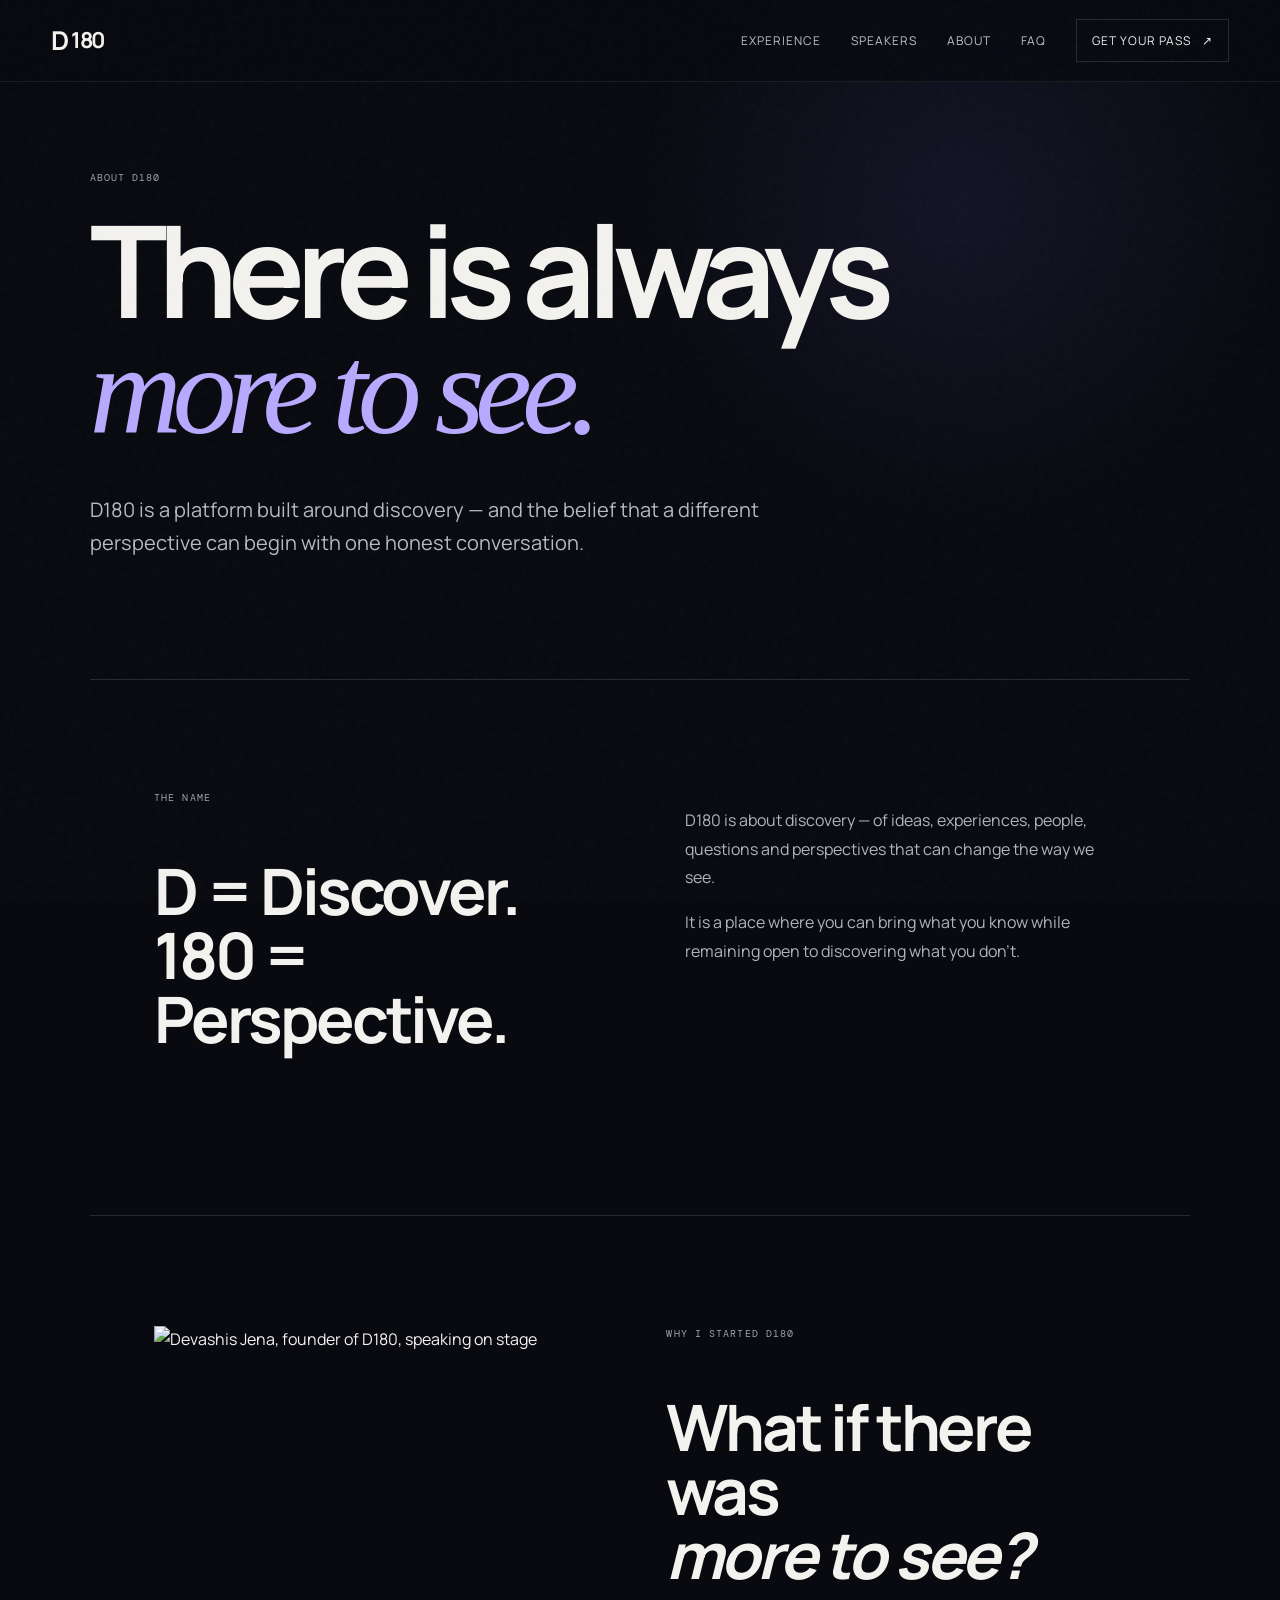
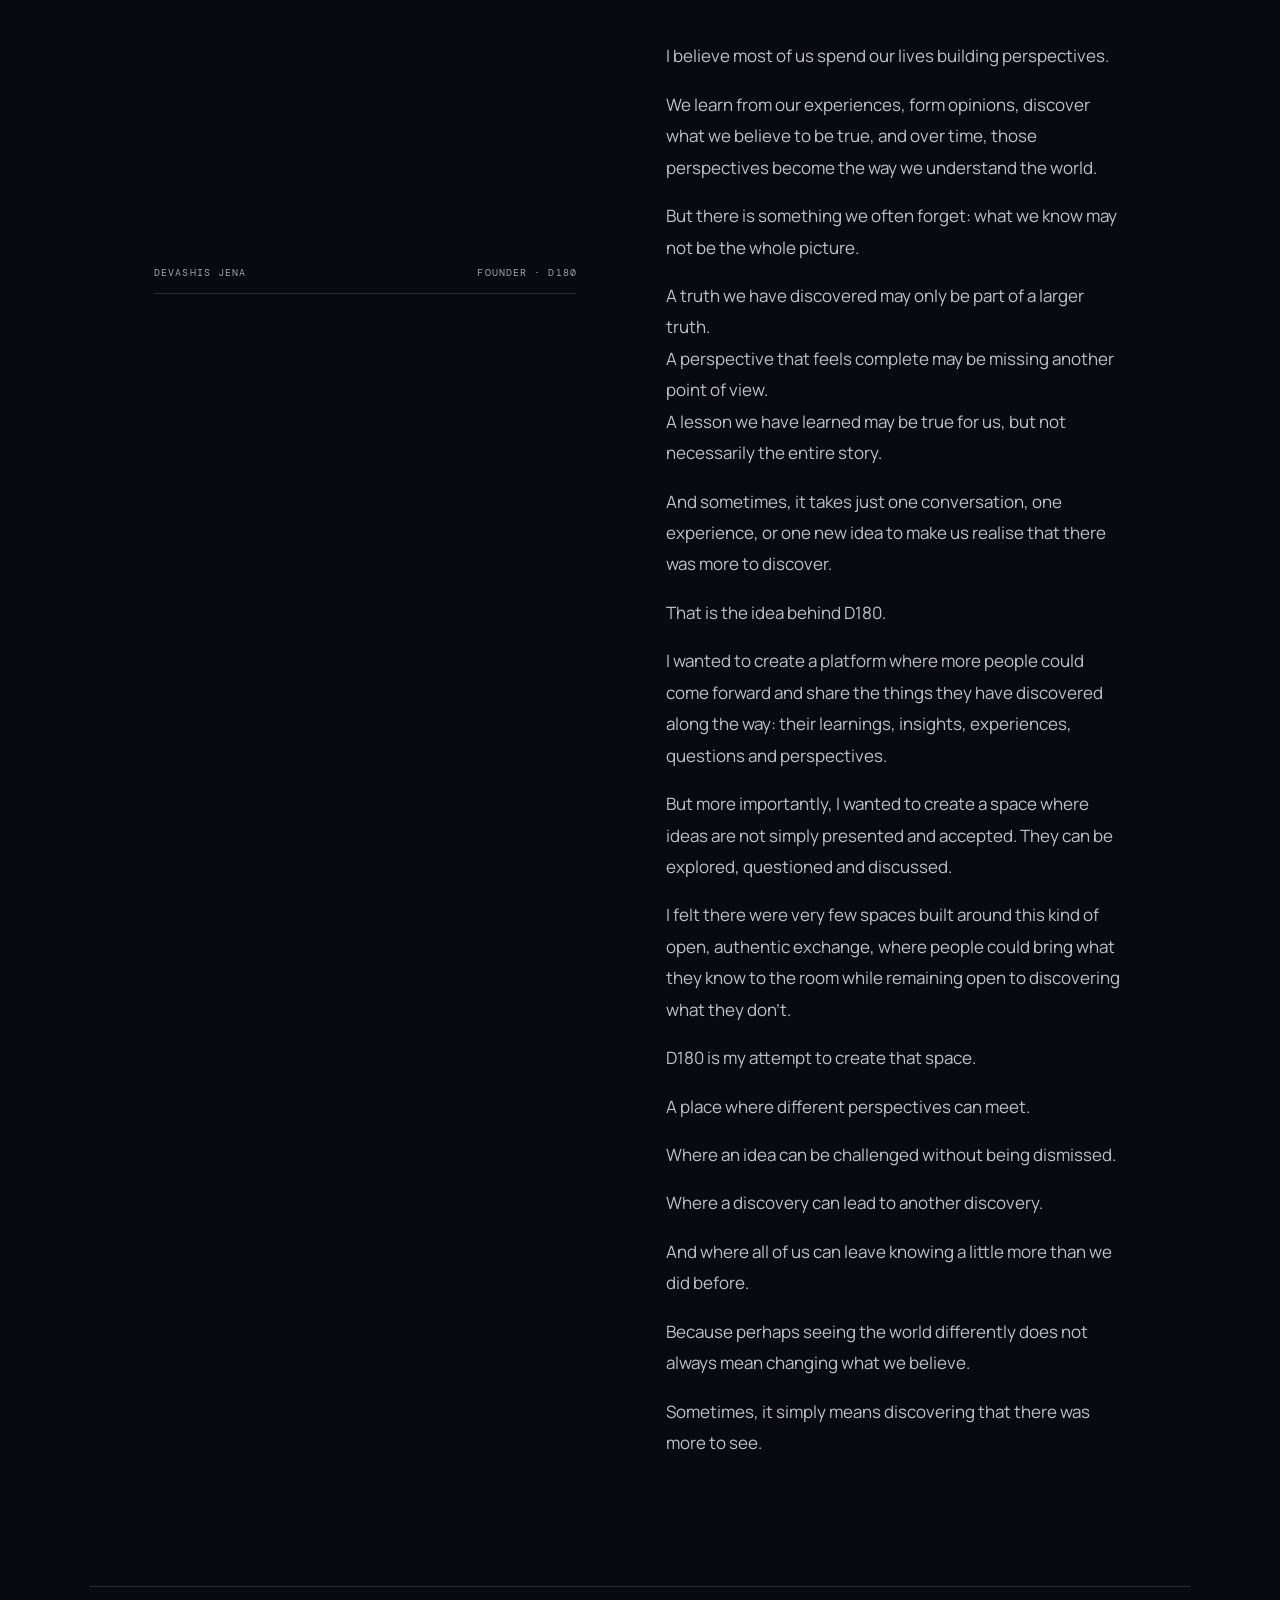
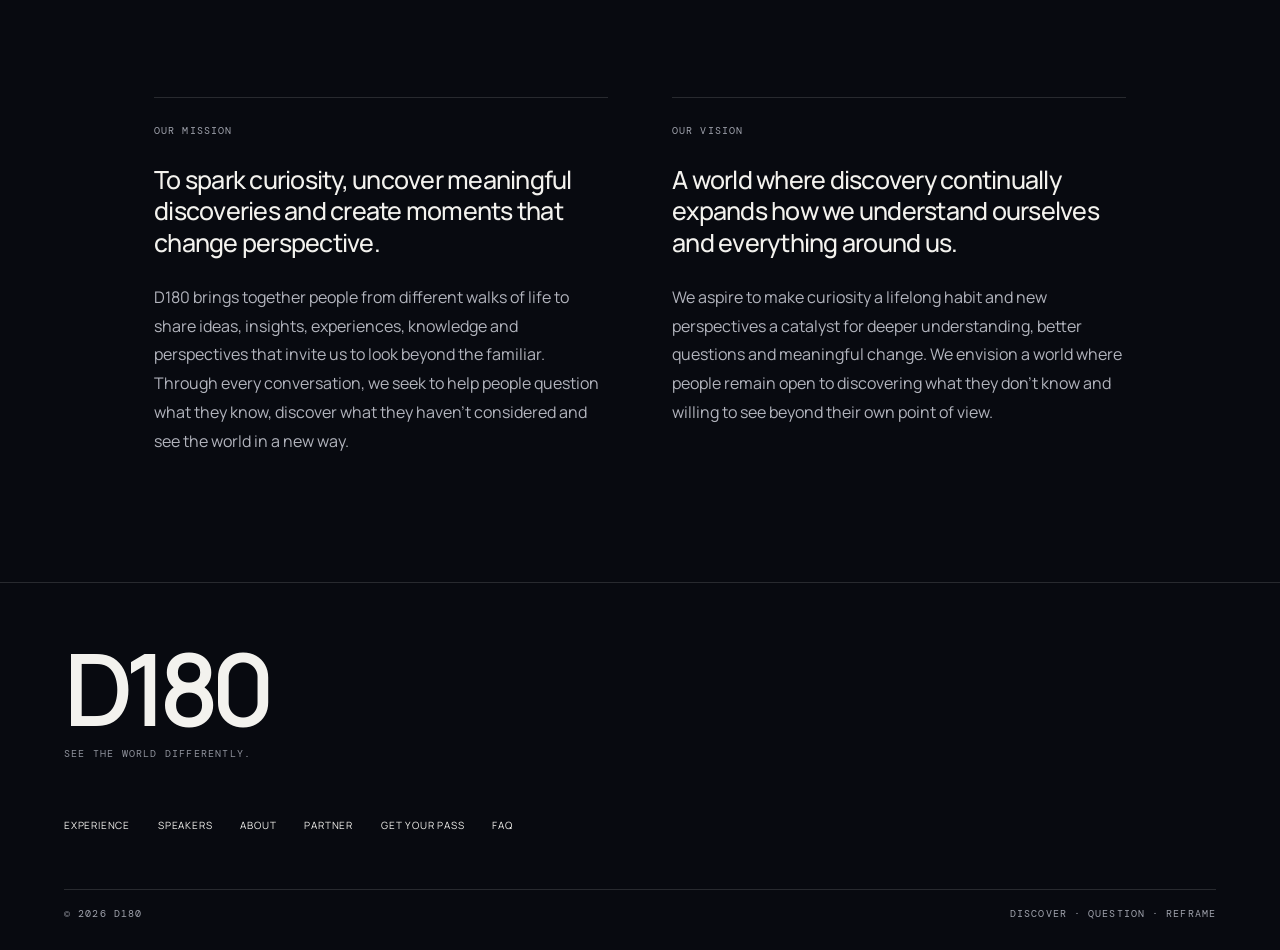
==== about.html @ ac25ff89 "Add files via upload" ====
<!DOCTYPE html><html lang="en"><head><meta charset="UTF-8"><meta name="viewport" content="width=device-width, initial-scale=1.0"><meta name="description" content="Why D180 exists, its mission and vision, and the founder story."><meta name="theme-color" content="#080a10"><title>About D180</title><link rel="preload" as="image" href="assets/founder.jpg"><link rel="icon" type="image/svg+xml" href="assets/favicon.svg"><link rel="icon" type="image/png" sizes="32x32" href="assets/favicon-32.png"><link rel="apple-touch-icon" href="assets/apple-touch-icon.png"><link rel="stylesheet" href="styles.css"></head><body><div class="noise"></div><header class="site-header"><a class="brand" href="index.html" aria-label="D180 home"><span class="brand-mark">D</span><span>180</span></a><button class="menu-toggle" aria-label="Open menu" aria-expanded="false"><span></span><span></span></button><nav class="nav"><a href="experience.html">Experience</a><a href="speakers.html">Speakers</a><a href="about.html">About</a><a href="index.html#faq">FAQ</a><a class="nav-cta" href="pass.html">Get your pass <span>↗</span></a></nav></header><main><section class="page-hero"><div class="eyebrow">ABOUT D180</div><h1>There is always<br><em>more to see.</em></h1><p class="page-intro">D180 is a platform built around discovery — and the belief that a different perspective can begin with one honest conversation.</p></section><section class="content-section"><div class="two-col"><div><div class="eyebrow">THE NAME</div><h2>D = Discover.<br>180 = Perspective.</h2></div><div><p>D180 is about discovery — of ideas, experiences, people, questions and perspectives that can change the way we see.</p><p>It is a place where you can bring what you know while remaining open to discovering what you don't.</p></div></div></section><section class="content-section"><div class="founder-layout"><div class="founder-photo-wrap"><img src="assets/founder.jpg" alt="Devashis Jena, founder of D180, speaking on stage" class="founder-photo"><div class="photo-caption"><span>DEVASHIS JENA</span><span>FOUNDER · D180</span></div></div><div class="full-story"><div class="eyebrow">WHY I STARTED D180</div><h2>What if there was<br><em>more to see?</em></h2><p>I believe most of us spend our lives building perspectives.</p><p>We learn from our experiences, form opinions, discover what we believe to be true, and over time, those perspectives become the way we understand the world.</p><p>But there is something we often forget: what we know may not be the whole picture.</p><p>A truth we have discovered may only be part of a larger truth.<br>A perspective that feels complete may be missing another point of view.<br>A lesson we have learned may be true for us, but not necessarily the entire story.</p><p>And sometimes, it takes just one conversation, one experience, or one new idea to make us realise that there was more to discover.</p><p>That is the idea behind D180.</p><p>I wanted to create a platform where more people could come forward and share the things they have discovered along the way: their learnings, insights, experiences, questions and perspectives.</p><p>But more importantly, I wanted to create a space where ideas are not simply presented and accepted. They can be explored, questioned and discussed.</p><p>I felt there were very few spaces built around this kind of open, authentic exchange, where people could bring what they know to the room while remaining open to discovering what they don’t.</p><p>D180 is my attempt to create that space.</p><p>A place where different perspectives can meet.</p><p>Where an idea can be challenged without being dismissed.</p><p>Where a discovery can lead to another discovery.</p><p>And where all of us can leave knowing a little more than we did before.</p><p>Because perhaps seeing the world differently does not always mean changing what we believe.</p><p>Sometimes, it simply means discovering that there was more to see.</p></div></div></section><section class="content-section"><div class="mission-grid"><article><div class="eyebrow">OUR MISSION</div><h3>To spark curiosity, uncover meaningful discoveries and create moments that change perspective.</h3><p>D180 brings together people from different walks of life to share ideas, insights, experiences, knowledge and perspectives that invite us to look beyond the familiar. Through every conversation, we seek to help people question what they know, discover what they haven't considered and see the world in a new way.</p></article><article><div class="eyebrow">OUR VISION</div><h3>A world where discovery continually expands how we understand ourselves and everything around us.</h3><p>We aspire to make curiosity a lifelong habit and new perspectives a catalyst for deeper understanding, better questions and meaningful change. We envision a world where people remain open to discovering what they don't know and willing to see beyond their own point of view.</p></article></div></section></main><footer class="site-footer"><div class="footer-brand">D180</div><div class="footer-tagline">SEE THE WORLD DIFFERENTLY.</div><div class="footer-links"><a href="experience.html">Experience</a><a href="speakers.html">Speakers</a><a href="about.html">About</a><a href="partner.html">Partner</a><a href="pass.html">Get your pass</a><a href="index.html#faq">FAQ</a></div><div class="footer-bottom"><span>© 2026 D180</span><span>DISCOVER · QUESTION · REFRAME</span></div></footer><script src="script.js"></script></body></html>
---- styles.css ----
@import url('https://fonts.googleapis.com/css2?family=DM+Mono:wght@400;500&family=Manrope:wght@400;500;600;700&display=swap');

:root{
  --bg:#080a10; --bg2:#0d1018; --text:#f3f2ee; --muted:#a6a8b0;
  --line:rgba(255,255,255,.13); --accent:#b8a9ff; --max:1280px;
}
*{box-sizing:border-box}
html{scroll-behavior:smooth}
body{margin:0;background:var(--bg);color:var(--text);font-family:Manrope,Arial,sans-serif;line-height:1.65}
body.menu-open{overflow:hidden}
a{color:inherit;text-decoration:none}
button{font:inherit}
.noise{position:fixed;inset:0;pointer-events:none;opacity:.035;z-index:100;background-image:url("data:image/svg+xml,%3Csvg viewBox='0 0 180 180' xmlns='http://www.w3.org/2000/svg'%3E%3Cfilter id='n'%3E%3CfeTurbulence type='fractalNoise' baseFrequency='.85' numOctaves='4' stitchTiles='stitch'/%3E%3C/filter%3E%3Crect width='100%25' height='100%25' filter='url(%23n)' opacity='.7'/%3E%3C/svg%3E")}
.site-header{position:fixed;top:0;left:0;right:0;height:82px;z-index:90;display:flex;align-items:center;justify-content:space-between;padding:0 4vw;border-bottom:1px solid rgba(255,255,255,.07);background:rgba(8,10,16,.74);backdrop-filter:blur(16px)}
.brand{font-size:22px;font-weight:700;letter-spacing:-.06em;display:flex;align-items:center;gap:3px}.brand-mark{font-size:26px}
.nav{display:flex;align-items:center;gap:30px;font-size:12px;text-transform:uppercase;letter-spacing:.08em}.nav a{opacity:.8}.nav a:hover{opacity:1}.nav-cta{border:1px solid var(--line);padding:11px 15px;opacity:1!important}.nav-cta span,.button span,.arrow-link span,.text-link span{margin-left:8px}
.menu-toggle{display:none;background:none;border:0;color:white}
.hero{min-height:100vh;padding:150px 7vw 50px;display:flex;flex-direction:column;justify-content:center;position:relative;overflow:hidden;background:radial-gradient(circle at 75% 35%,rgba(92,75,166,.16),transparent 33%),radial-gradient(circle at 10% 75%,rgba(38,89,145,.09),transparent 28%)}
.hero:after{content:"";position:absolute;width:52vw;height:52vw;border:1px solid rgba(184,169,255,.1);border-radius:50%;right:-20vw;top:17vh;pointer-events:none}
.eyebrow,.section-label,.photo-caption,.hero-bottom,.footer-bottom{font-family:"DM Mono",monospace;text-transform:uppercase;letter-spacing:.11em;font-size:10px;color:#9fa2ac}
.hero h1{font-size:clamp(70px,10.7vw,165px);line-height:.9;letter-spacing:-.075em;max-width:1050px;margin:30px 0 35px;font-weight:600}.hero h1 em,.final-cta h2 em{font-family:Georgia,serif;font-weight:400;color:var(--accent)}
.hero-copy{max-width:570px;font-size:18px;color:#c2c3c8}.hero-actions{display:flex;align-items:center;gap:28px;margin-top:30px}.button{display:inline-flex;align-items:center;justify-content:center;padding:15px 20px;border:1px solid var(--line);font-size:11px;text-transform:uppercase;letter-spacing:.09em;transition:.25s}.button:hover{transform:translateY(-2px)}.button-light{background:var(--text);color:var(--bg);border-color:var(--text)}.button-outline:hover{background:var(--text);color:var(--bg)}.text-link,.arrow-link{font-size:12px;text-transform:uppercase;letter-spacing:.08em}.text-link:hover,.arrow-link:hover{color:var(--accent)}
.hero-bottom{position:absolute;bottom:32px;left:7vw;right:7vw;display:flex;justify-content:space-between;border-top:1px solid var(--line);padding-top:14px}
.section{max-width:var(--max);margin:auto;padding:150px 5vw;display:grid;grid-template-columns:22% 1fr;gap:6vw;border-top:1px solid var(--line)}
.section h2{font-size:clamp(48px,6.4vw,90px);line-height:.98;letter-spacing:-.06em;margin:0 0 42px;font-weight:600}.section h2 span{color:#777b87}.section h2 em{font-family:Georgia,serif;font-weight:400;color:var(--accent)}
.large-copy{font-size:clamp(22px,2.3vw,32px);line-height:1.35;max-width:880px;margin:0 0 30px}.section p{color:#b1b3bc;max-width:780px}.manifesto{min-height:720px;align-items:start}
.meaning{grid-template-columns:1fr 1fr;gap:1px;padding-top:0;padding-bottom:0;background:var(--line);max-width:none}.meaning-card{background:var(--bg);padding:110px 8vw;display:grid;grid-template-columns:120px 1fr;gap:30px}.meaning-symbol{font-size:65px;line-height:1;font-weight:600;letter-spacing:-.08em}.meaning-card h3{font-size:20px;letter-spacing:-.02em;margin:13px 0}.meaning-card p{margin:0}
.experience-grid{display:grid;grid-template-columns:repeat(3,1fr);border-top:1px solid var(--line);border-bottom:1px solid var(--line);margin:55px 0 45px}.experience-grid div{padding:30px 18px;border-right:1px solid var(--line)}.experience-grid div:last-child{border-right:0}.experience-grid strong{display:block;font-size:55px;letter-spacing:-.06em;line-height:1}.experience-grid span{font-family:"DM Mono",monospace;font-size:9px;letter-spacing:.12em;color:#8f929c}
.speaker-call,.partner-call{min-height:700px}.speaker-call h2,.partner-call h2{font-size:clamp(58px,7vw,105px)}
.founder-layout{display:grid;grid-template-columns:minmax(300px, .92fr) 1fr;gap:7vw}.founder-photo-wrap{align-self:start;position:sticky;top:120px}.founder-photo{width:100%;aspect-ratio:4/5;object-fit:cover;object-position:center 30%;filter:saturate(.82);display:block}.photo-caption{display:flex;justify-content:space-between;border-bottom:1px solid var(--line);padding:11px 0}.founder-story h2{font-size:clamp(45px,5vw,72px);margin-top:28px}.founder-story p{font-size:17px;line-height:1.85;color:#bfc0c7}.arrow-link{display:inline-block;margin-top:25px;border-bottom:1px solid var(--line);padding-bottom:8px}
.mission-grid{display:grid;grid-template-columns:1fr 1fr;gap:5vw}.mission-grid article{border-top:1px solid var(--line);padding-top:25px}.mission-grid h3{font-size:30px;line-height:1.25;letter-spacing:-.035em;font-weight:500}.mission-grid p{font-size:16px}
.faq-tabs{display:flex;border-bottom:1px solid var(--line);margin:45px 0 0}.faq-tab{background:none;color:#777b86;border:0;border-bottom:1px solid transparent;padding:14px 22px 14px 0;margin-right:28px;text-transform:uppercase;letter-spacing:.09em;font-size:10px;cursor:pointer}.faq-tab.active{color:var(--text);border-bottom-color:var(--accent)}.faq-panel{display:none}.faq-panel.active{display:block}.faq-panel details{border-bottom:1px solid var(--line)}.faq-panel summary{list-style:none;cursor:pointer;padding:24px 40px 24px 0;font-size:16px;position:relative}.faq-panel summary::-webkit-details-marker{display:none}.faq-panel summary:after{content:"+";position:absolute;right:0;font-size:22px;color:#8f929c}.faq-panel details[open] summary:after{content:"−";color:var(--accent)}.faq-panel details p{font-size:14px;max-width:800px;padding:0 0 25px;margin:0;color:#9ea0a9}.faq-cta{padding-top:10px}
.final-cta{padding:180px 7vw;background:linear-gradient(120deg,#10131c,#171227);text-align:center;border-top:1px solid var(--line)}.final-cta h2{font-size:clamp(65px,9vw,135px);line-height:.88;letter-spacing:-.07em;margin:25px auto 45px}.final-cta .hero-actions{justify-content:center}
.site-footer{padding:55px 5vw 28px;border-top:1px solid var(--line)}.footer-brand{font-size:100px;line-height:1;letter-spacing:-.08em;font-weight:600}.footer-tagline{font-family:"DM Mono",monospace;font-size:10px;letter-spacing:.12em;color:#8e919b;margin-top:8px}.footer-links{display:flex;gap:28px;text-transform:uppercase;letter-spacing:.08em;font-size:10px;margin:55px 0}.footer-links a:hover{color:var(--accent)}.footer-bottom{display:flex;justify-content:space-between;border-top:1px solid var(--line);padding-top:16px}
.page-hero{min-height:70vh;padding:170px 7vw 100px;display:flex;flex-direction:column;justify-content:end;background:radial-gradient(circle at 75% 30%,rgba(105,87,190,.13),transparent 30%)}.page-hero h1{font-size:clamp(65px,10vw,145px);line-height:.9;letter-spacing:-.075em;margin:25px 0}.page-hero h1 em{font-family:Georgia,serif;font-weight:400;color:var(--accent)}.page-intro{font-size:20px;color:#b8bac2;max-width:680px}
.content-section{max-width:1100px;margin:auto;padding:110px 5vw;border-top:1px solid var(--line)}.content-section h2{font-size:clamp(40px,5vw,65px);line-height:1;letter-spacing:-.05em}.content-section h3{font-size:25px;letter-spacing:-.03em}.content-section p{color:#b2b4bd;font-size:16px;line-height:1.8}.two-col{display:grid;grid-template-columns:1fr 1fr;gap:7vw}.quote{font-family:Georgia,serif;font-size:clamp(32px,4vw,55px);line-height:1.15;color:#e7e5df}.number-list{display:grid;grid-template-columns:1fr 1fr;gap:1px;background:var(--line);margin-top:45px}.number-item{background:var(--bg);padding:35px}.number-item b{font-family:"DM Mono",monospace;color:var(--accent);font-size:11px}.number-item h3{margin:15px 0 8px}.form-card{border:1px solid var(--line);padding:50px;background:var(--bg2);margin-top:50px}.form-card h3{font-size:30px;margin-top:0}.form-card .button{margin-top:15px}
.speakers-brief{max-width:900px}.speakers-brief h2{font-size:clamp(48px,6vw,80px);line-height:.95;letter-spacing:-.06em}.looking-grid{display:grid;grid-template-columns:repeat(2,1fr);border-top:1px solid var(--line);margin-top:55px}.looking-grid div{padding:25px 0;border-bottom:1px solid var(--line);font-size:19px}.looking-grid span{font-family:"DM Mono",monospace;color:var(--accent);font-size:10px;margin-right:18px}
@media(max-width:800px){
  .site-header{height:70px;padding:0 6vw}.menu-toggle{display:flex;flex-direction:column;gap:6px;z-index:92}.menu-toggle span{display:block;width:23px;height:1px;background:white}.nav{position:fixed;inset:70px 0 0;background:var(--bg);display:flex;flex-direction:column;align-items:flex-start;justify-content:center;padding:12vw;gap:28px;font-size:18px;transform:translateX(100%);transition:.3s}.nav.open{transform:translateX(0)}.nav-cta{padding:13px 16px}
  .hero{padding:130px 6vw 45px}.hero h1{font-size:18vw}.hero-copy{font-size:16px}.hero-actions{align-items:flex-start;flex-direction:column;gap:20px}.hero-bottom{left:6vw;right:6vw;gap:15px;flex-direction:column}.section{display:block;padding:100px 6vw}.section-label{margin-bottom:35px}.section h2{font-size:14vw}.meaning{display:block;padding:0}.meaning-card{padding:70px 6vw;display:block}.meaning-symbol{margin-bottom:35px}.experience-grid{margin:35px 0}.experience-grid strong{font-size:40px}.speaker-call h2,.partner-call h2{font-size:14vw}.founder-layout,.mission-grid,.two-col{display:block}.founder-photo-wrap{position:static;margin-bottom:50px}.founder-story p{font-size:15px}.mission-grid article+article{margin-top:60px}.number-list,.looking-grid{grid-template-columns:1fr}.final-cta{padding:130px 6vw}.final-cta h2{font-size:16vw}.footer-brand{font-size:70px}.footer-links{flex-wrap:wrap}.footer-bottom{flex-direction:column;gap:12px}
}

/* D180 final polish */
.page-kicker{max-width:760px}.split-rule{border-top:1px solid var(--line);padding-top:20px}.mini-list{display:grid;grid-template-columns:repeat(2,1fr);gap:1px;background:var(--line);margin-top:45px}.mini-list div{background:var(--bg);padding:28px}.mini-list b{font-family:"DM Mono",monospace;font-size:10px;color:var(--accent);letter-spacing:.1em}.mini-list h3{margin:12px 0 6px}.mini-list p{margin:0}.full-story p{font-size:17px;line-height:1.85;color:#bfc0c7}.contact-line{font-family:"DM Mono",monospace;font-size:11px;letter-spacing:.08em;color:#aaa}.partner-cats{display:grid;grid-template-columns:repeat(2,1fr);gap:1px;background:var(--line);margin-top:45px}.partner-cats article{background:var(--bg);padding:28px}.partner-cats h3{margin:10px 0 6px}.partner-cats p{margin:0}.partner-cats span{font-family:"DM Mono",monospace;color:var(--accent);font-size:10px}.faq-panel details p{line-height:1.7}.external-note{font-family:"DM Mono",monospace;font-size:9px;letter-spacing:.1em;text-transform:uppercase;color:#777b86;margin-top:18px}@media(max-width:800px){.mini-list,.partner-cats{grid-template-columns:1fr}}
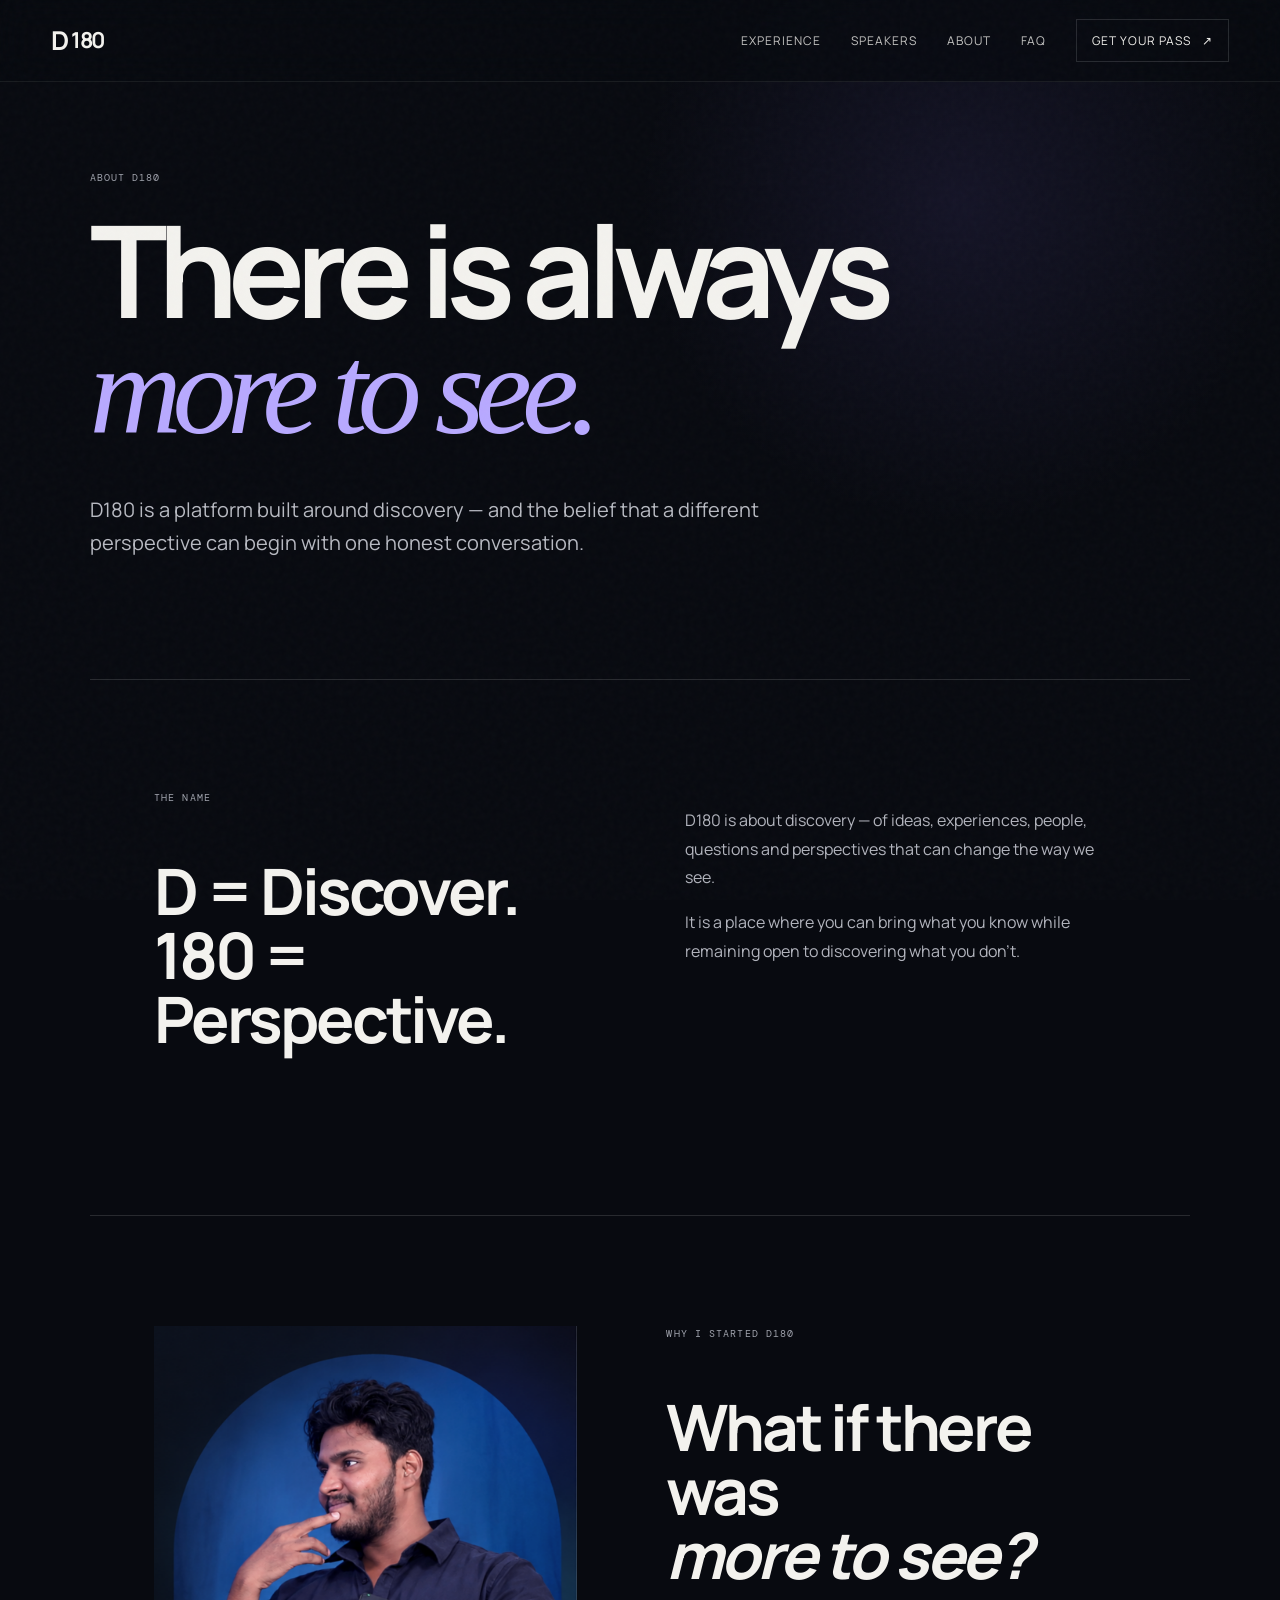
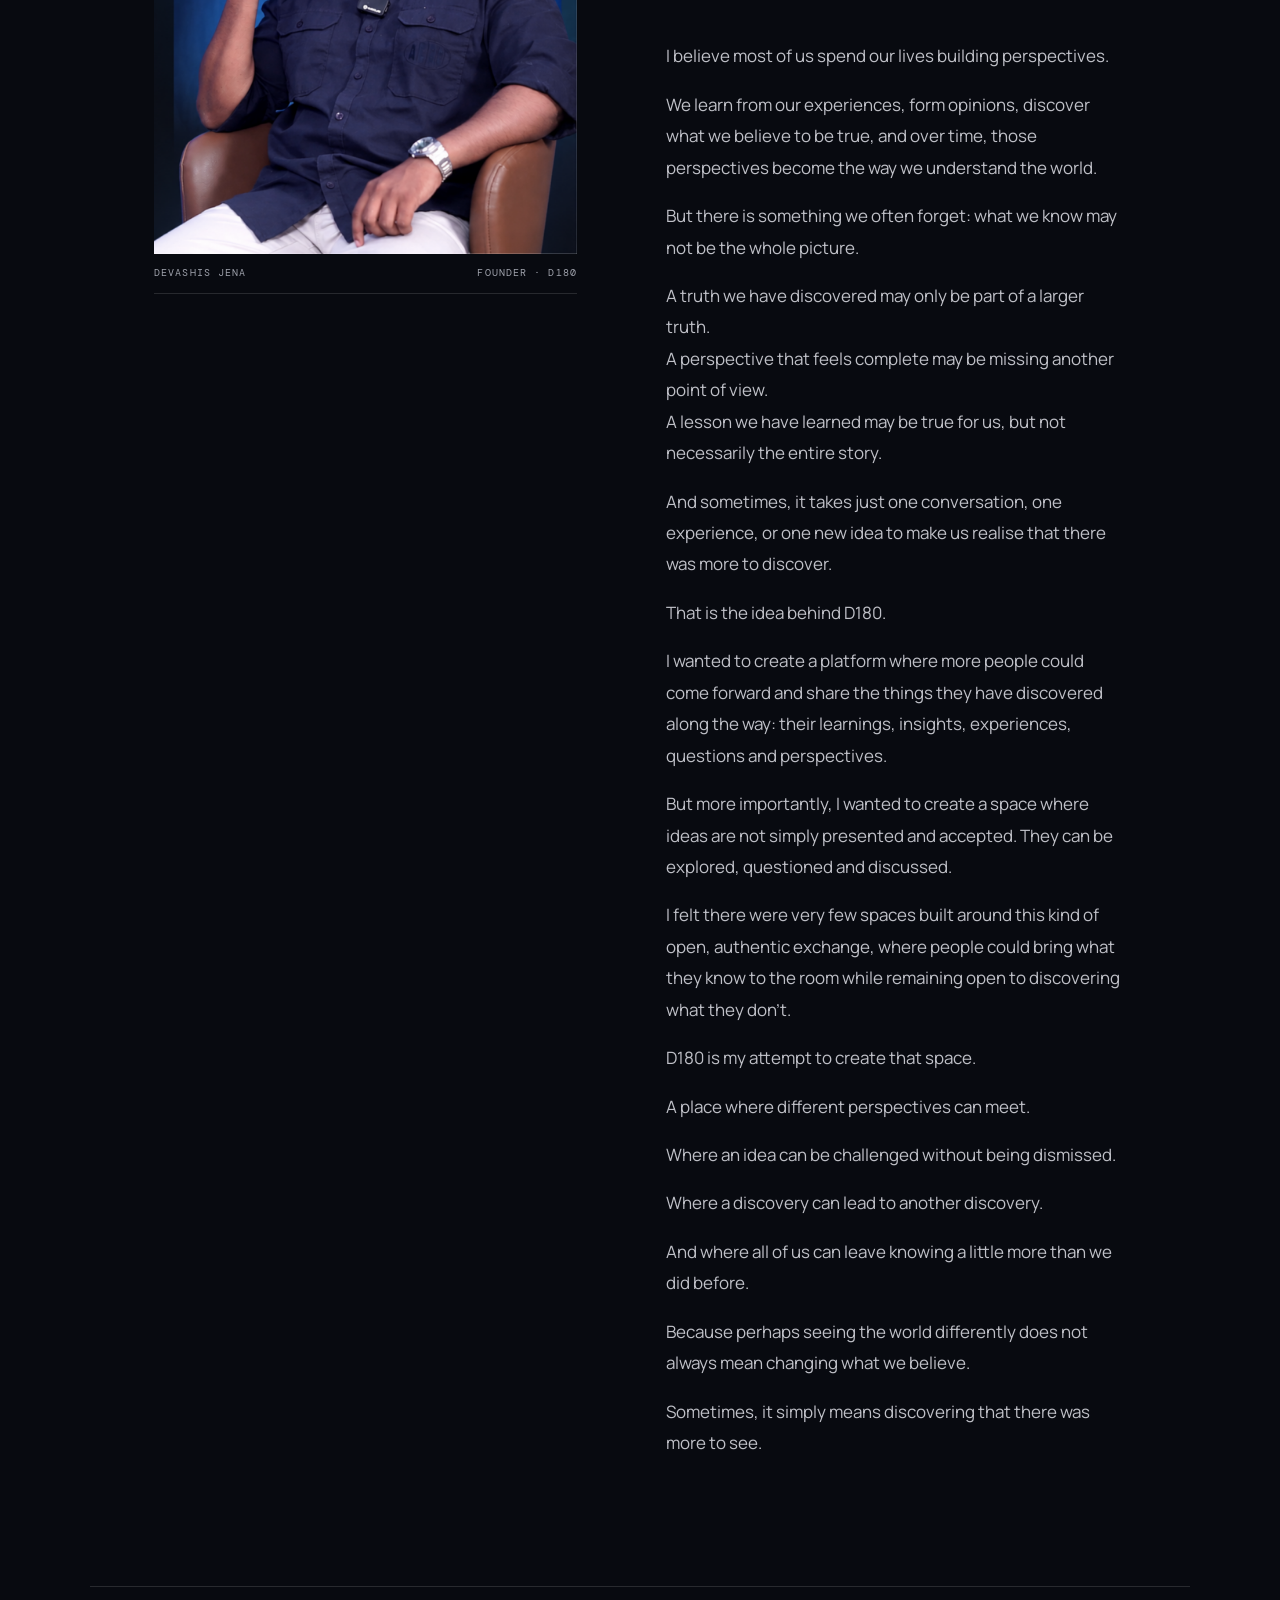
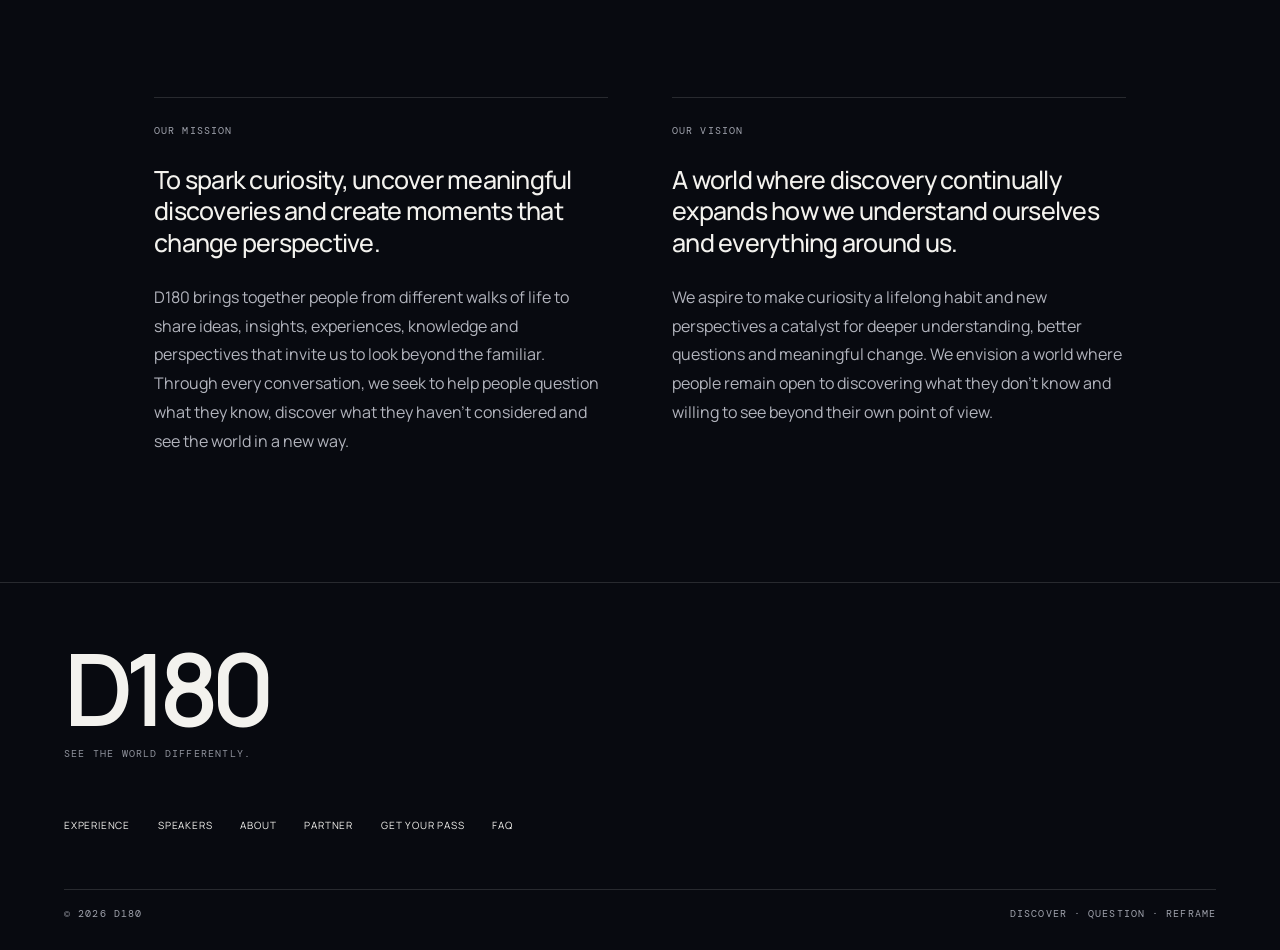
==== commit 038802a0: "Change founder image format from JPG to PNG Updated founder image source from 'founder.jpg' to 'foun" ====
--- a/about.html
+++ b/about.html
@@ -1 +1 @@
-<!DOCTYPE html><html lang="en"><head><meta charset="UTF-8"><meta name="viewport" content="width=device-width, initial-scale=1.0"><meta name="description" content="Why D180 exists, its mission and vision, and the founder story."><meta name="theme-color" content="#080a10"><title>About D180</title><link rel="preload" as="image" href="assets/founder.jpg"><link rel="icon" type="image/svg+xml" href="assets/favicon.svg"><link rel="icon" type="image/png" sizes="32x32" href="assets/favicon-32.png"><link rel="apple-touch-icon" href="assets/apple-touch-icon.png"><link rel="stylesheet" href="styles.css"></head><body><div class="noise"></div><header class="site-header"><a class="brand" href="index.html" aria-label="D180 home"><span class="brand-mark">D</span><span>180</span></a><button class="menu-toggle" aria-label="Open menu" aria-expanded="false"><span></span><span></span></button><nav class="nav"><a href="experience.html">Experience</a><a href="speakers.html">Speakers</a><a href="about.html">About</a><a href="index.html#faq">FAQ</a><a class="nav-cta" href="pass.html">Get your pass <span>↗</span></a></nav></header><main><section class="page-hero"><div class="eyebrow">ABOUT D180</div><h1>There is always<br><em>more to see.</em></h1><p class="page-intro">D180 is a platform built around discovery — and the belief that a different perspective can begin with one honest conversation.</p></section><section class="content-section"><div class="two-col"><div><div class="eyebrow">THE NAME</div><h2>D = Discover.<br>180 = Perspective.</h2></div><div><p>D180 is about discovery — of ideas, experiences, people, questions and perspectives that can change the way we see.</p><p>It is a place where you can bring what you know while remaining open to discovering what you don't.</p></div></div></section><section class="content-section"><div class="founder-layout"><div class="founder-photo-wrap"><img src="assets/founder.jpg" alt="Devashis Jena, founder of D180, speaking on stage" class="founder-photo"><div class="photo-caption"><span>DEVASHIS JENA</span><span>FOUNDER · D180</span></div></div><div class="full-story"><div class="eyebrow">WHY I STARTED D180</div><h2>What if there was<br><em>more to see?</em></h2><p>I believe most of us spend our lives building perspectives.</p><p>We learn from our experiences, form opinions, discover what we believe to be true, and over time, those perspectives become the way we understand the world.</p><p>But there is something we often forget: what we know may not be the whole picture.</p><p>A truth we have discovered may only be part of a larger truth.<br>A perspective that feels complete may be missing another point of view.<br>A lesson we have learned may be true for us, but not necessarily the entire story.</p><p>And sometimes, it takes just one conversation, one experience, or one new idea to make us realise that there was more to discover.</p><p>That is the idea behind D180.</p><p>I wanted to create a platform where more people could come forward and share the things they have discovered along the way: their learnings, insights, experiences, questions and perspectives.</p><p>But more importantly, I wanted to create a space where ideas are not simply presented and accepted. They can be explored, questioned and discussed.</p><p>I felt there were very few spaces built around this kind of open, authentic exchange, where people could bring what they know to the room while remaining open to discovering what they don’t.</p><p>D180 is my attempt to create that space.</p><p>A place where different perspectives can meet.</p><p>Where an idea can be challenged without being dismissed.</p><p>Where a discovery can lead to another discovery.</p><p>And where all of us can leave knowing a little more than we did before.</p><p>Because perhaps seeing the world differently does not always mean changing what we believe.</p><p>Sometimes, it simply means discovering that there was more to see.</p></div></div></section><section class="content-section"><div class="mission-grid"><article><div class="eyebrow">OUR MISSION</div><h3>To spark curiosity, uncover meaningful discoveries and create moments that change perspective.</h3><p>D180 brings together people from different walks of life to share ideas, insights, experiences, knowledge and perspectives that invite us to look beyond the familiar. Through every conversation, we seek to help people question what they know, discover what they haven't considered and see the world in a new way.</p></article><article><div class="eyebrow">OUR VISION</div><h3>A world where discovery continually expands how we understand ourselves and everything around us.</h3><p>We aspire to make curiosity a lifelong habit and new perspectives a catalyst for deeper understanding, better questions and meaningful change. We envision a world where people remain open to discovering what they don't know and willing to see beyond their own point of view.</p></article></div></section></main><footer class="site-footer"><div class="footer-brand">D180</div><div class="footer-tagline">SEE THE WORLD DIFFERENTLY.</div><div class="footer-links"><a href="experience.html">Experience</a><a href="speakers.html">Speakers</a><a href="about.html">About</a><a href="partner.html">Partner</a><a href="pass.html">Get your pass</a><a href="index.html#faq">FAQ</a></div><div class="footer-bottom"><span>© 2026 D180</span><span>DISCOVER · QUESTION · REFRAME</span></div></footer><script src="script.js"></script></body></html>+<!DOCTYPE html><html lang="en"><head><meta charset="UTF-8"><meta name="viewport" content="width=device-width, initial-scale=1.0"><meta name="description" content="Why D180 exists, its mission and vision, and the founder story."><meta name="theme-color" content="#080a10"><title>About D180</title><link rel="preload" as="image" href="assets/founder.png"><link rel="icon" type="image/svg+xml" href="assets/favicon.svg"><link rel="icon" type="image/png" sizes="32x32" href="assets/favicon-32.png"><link rel="apple-touch-icon" href="assets/apple-touch-icon.png"><link rel="stylesheet" href="styles.css"></head><body><div class="noise"></div><header class="site-header"><a class="brand" href="index.html" aria-label="D180 home"><span class="brand-mark">D</span><span>180</span></a><button class="menu-toggle" aria-label="Open menu" aria-expanded="false"><span></span><span></span></button><nav class="nav"><a href="experience.html">Experience</a><a href="speakers.html">Speakers</a><a href="about.html">About</a><a href="index.html#faq">FAQ</a><a class="nav-cta" href="pass.html">Get your pass <span>↗</span></a></nav></header><main><section class="page-hero"><div class="eyebrow">ABOUT D180</div><h1>There is always<br><em>more to see.</em></h1><p class="page-intro">D180 is a platform built around discovery — and the belief that a different perspective can begin with one honest conversation.</p></section><section class="content-section"><div class="two-col"><div><div class="eyebrow">THE NAME</div><h2>D = Discover.<br>180 = Perspective.</h2></div><div><p>D180 is about discovery — of ideas, experiences, people, questions and perspectives that can change the way we see.</p><p>It is a place where you can bring what you know while remaining open to discovering what you don't.</p></div></div></section><section class="content-section"><div class="founder-layout"><div class="founder-photo-wrap"><img src="assets/founder.png" alt="Devashis Jena, founder of D180, speaking on stage" class="founder-photo"><div class="photo-caption"><span>DEVASHIS JENA</span><span>FOUNDER · D180</span></div></div><div class="full-story"><div class="eyebrow">WHY I STARTED D180</div><h2>What if there was<br><em>more to see?</em></h2><p>I believe most of us spend our lives building perspectives.</p><p>We learn from our experiences, form opinions, discover what we believe to be true, and over time, those perspectives become the way we understand the world.</p><p>But there is something we often forget: what we know may not be the whole picture.</p><p>A truth we have discovered may only be part of a larger truth.<br>A perspective that feels complete may be missing another point of view.<br>A lesson we have learned may be true for us, but not necessarily the entire story.</p><p>And sometimes, it takes just one conversation, one experience, or one new idea to make us realise that there was more to discover.</p><p>That is the idea behind D180.</p><p>I wanted to create a platform where more people could come forward and share the things they have discovered along the way: their learnings, insights, experiences, questions and perspectives.</p><p>But more importantly, I wanted to create a space where ideas are not simply presented and accepted. They can be explored, questioned and discussed.</p><p>I felt there were very few spaces built around this kind of open, authentic exchange, where people could bring what they know to the room while remaining open to discovering what they don’t.</p><p>D180 is my attempt to create that space.</p><p>A place where different perspectives can meet.</p><p>Where an idea can be challenged without being dismissed.</p><p>Where a discovery can lead to another discovery.</p><p>And where all of us can leave knowing a little more than we did before.</p><p>Because perhaps seeing the world differently does not always mean changing what we believe.</p><p>Sometimes, it simply means discovering that there was more to see.</p></div></div></section><section class="content-section"><div class="mission-grid"><article><div class="eyebrow">OUR MISSION</div><h3>To spark curiosity, uncover meaningful discoveries and create moments that change perspective.</h3><p>D180 brings together people from different walks of life to share ideas, insights, experiences, knowledge and perspectives that invite us to look beyond the familiar. Through every conversation, we seek to help people question what they know, discover what they haven't considered and see the world in a new way.</p></article><article><div class="eyebrow">OUR VISION</div><h3>A world where discovery continually expands how we understand ourselves and everything around us.</h3><p>We aspire to make curiosity a lifelong habit and new perspectives a catalyst for deeper understanding, better questions and meaningful change. We envision a world where people remain open to discovering what they don't know and willing to see beyond their own point of view.</p></article></div></section></main><footer class="site-footer"><div class="footer-brand">D180</div><div class="footer-tagline">SEE THE WORLD DIFFERENTLY.</div><div class="footer-links"><a href="experience.html">Experience</a><a href="speakers.html">Speakers</a><a href="about.html">About</a><a href="partner.html">Partner</a><a href="pass.html">Get your pass</a><a href="index.html#faq">FAQ</a></div><div class="footer-bottom"><span>© 2026 D180</span><span>DISCOVER · QUESTION · REFRAME</span></div></footer><script src="script.js"></script></body></html>
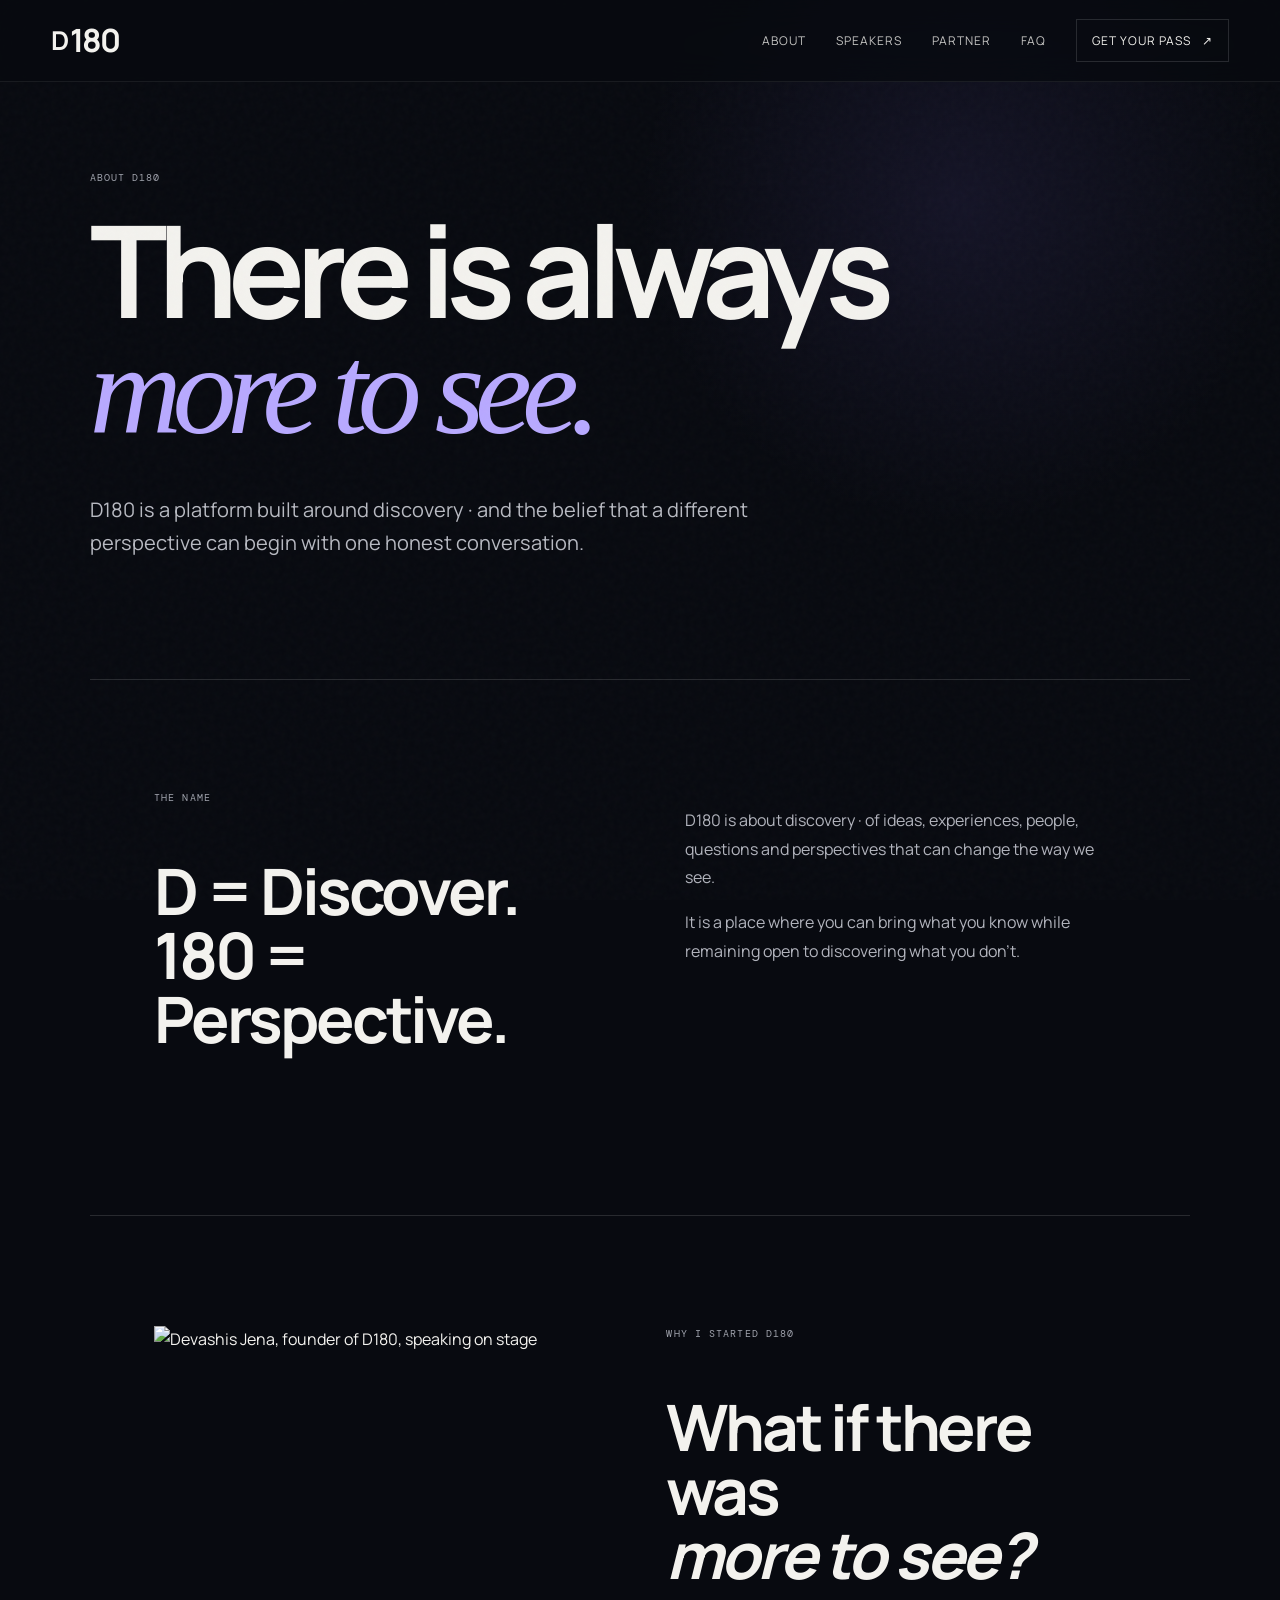
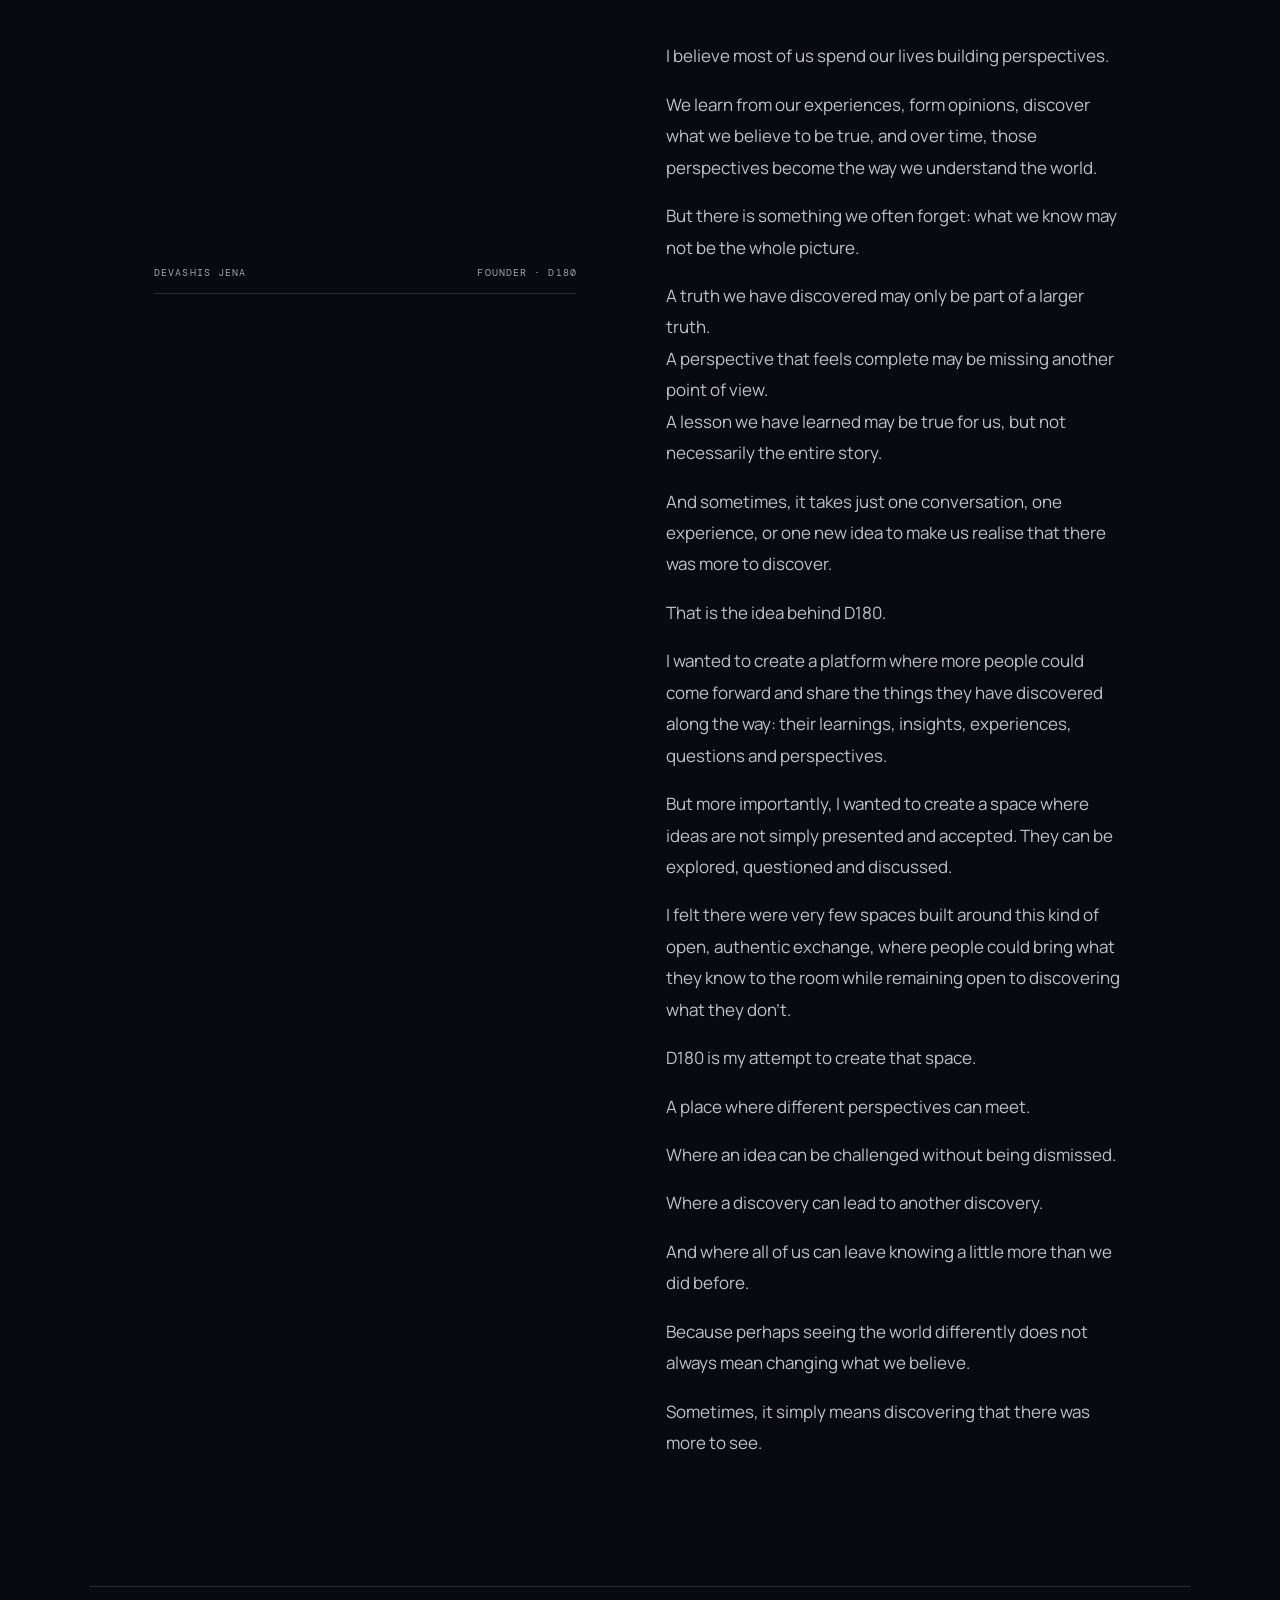
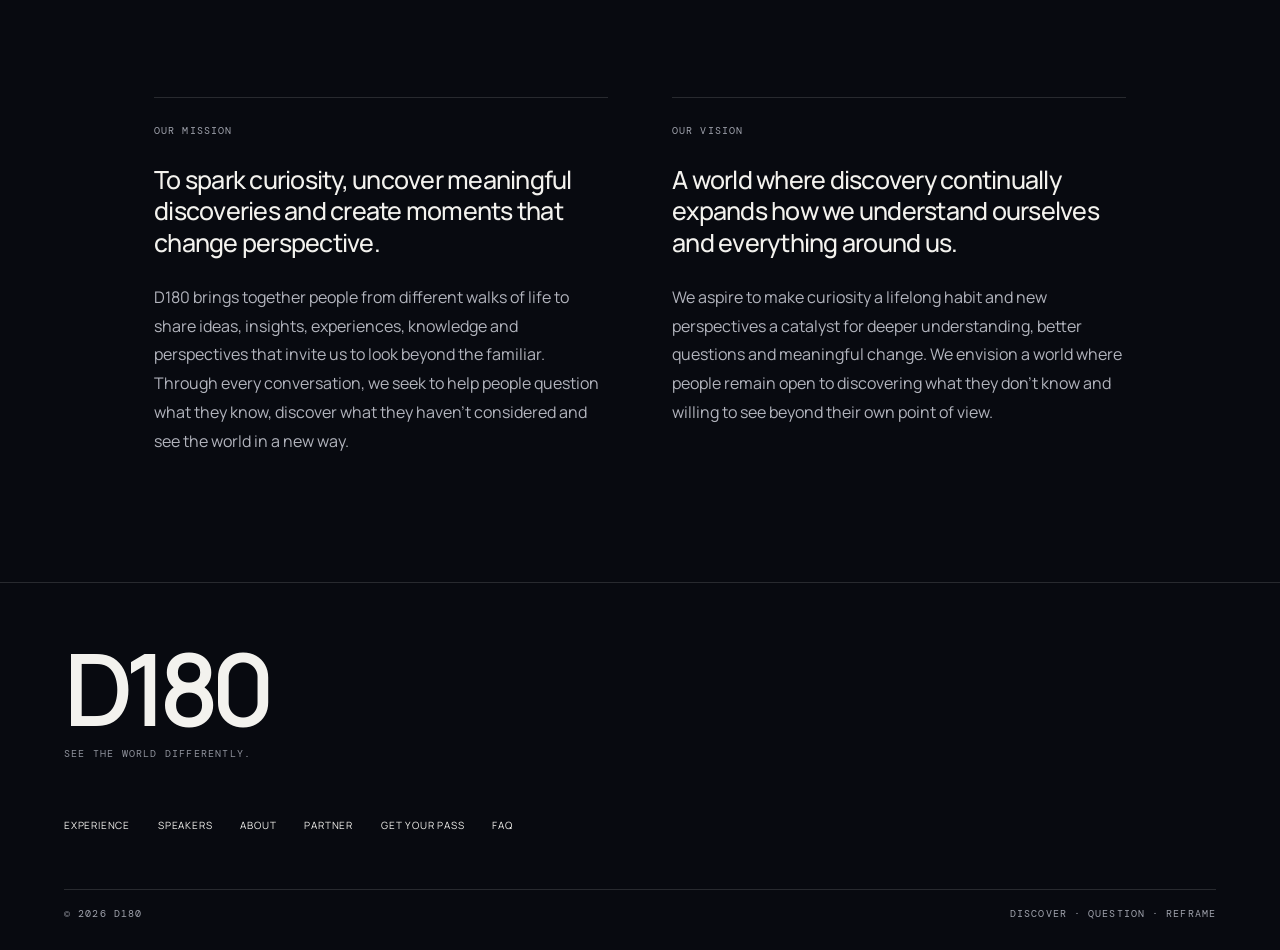
==== commit 18d2f81d: "Add files via upload" ====
--- a/about.html
+++ b/about.html
@@ -1 +1 @@
-<!DOCTYPE html><html lang="en"><head><meta charset="UTF-8"><meta name="viewport" content="width=device-width, initial-scale=1.0"><meta name="description" content="Why D180 exists, its mission and vision, and the founder story."><meta name="theme-color" content="#080a10"><title>About D180</title><link rel="preload" as="image" href="assets/founder.png"><link rel="icon" type="image/svg+xml" href="assets/favicon.svg"><link rel="icon" type="image/png" sizes="32x32" href="assets/favicon-32.png"><link rel="apple-touch-icon" href="assets/apple-touch-icon.png"><link rel="stylesheet" href="styles.css"></head><body><div class="noise"></div><header class="site-header"><a class="brand" href="index.html" aria-label="D180 home"><span class="brand-mark">D</span><span>180</span></a><button class="menu-toggle" aria-label="Open menu" aria-expanded="false"><span></span><span></span></button><nav class="nav"><a href="experience.html">Experience</a><a href="speakers.html">Speakers</a><a href="about.html">About</a><a href="index.html#faq">FAQ</a><a class="nav-cta" href="pass.html">Get your pass <span>↗</span></a></nav></header><main><section class="page-hero"><div class="eyebrow">ABOUT D180</div><h1>There is always<br><em>more to see.</em></h1><p class="page-intro">D180 is a platform built around discovery — and the belief that a different perspective can begin with one honest conversation.</p></section><section class="content-section"><div class="two-col"><div><div class="eyebrow">THE NAME</div><h2>D = Discover.<br>180 = Perspective.</h2></div><div><p>D180 is about discovery — of ideas, experiences, people, questions and perspectives that can change the way we see.</p><p>It is a place where you can bring what you know while remaining open to discovering what you don't.</p></div></div></section><section class="content-section"><div class="founder-layout"><div class="founder-photo-wrap"><img src="assets/founder.png" alt="Devashis Jena, founder of D180, speaking on stage" class="founder-photo"><div class="photo-caption"><span>DEVASHIS JENA</span><span>FOUNDER · D180</span></div></div><div class="full-story"><div class="eyebrow">WHY I STARTED D180</div><h2>What if there was<br><em>more to see?</em></h2><p>I believe most of us spend our lives building perspectives.</p><p>We learn from our experiences, form opinions, discover what we believe to be true, and over time, those perspectives become the way we understand the world.</p><p>But there is something we often forget: what we know may not be the whole picture.</p><p>A truth we have discovered may only be part of a larger truth.<br>A perspective that feels complete may be missing another point of view.<br>A lesson we have learned may be true for us, but not necessarily the entire story.</p><p>And sometimes, it takes just one conversation, one experience, or one new idea to make us realise that there was more to discover.</p><p>That is the idea behind D180.</p><p>I wanted to create a platform where more people could come forward and share the things they have discovered along the way: their learnings, insights, experiences, questions and perspectives.</p><p>But more importantly, I wanted to create a space where ideas are not simply presented and accepted. They can be explored, questioned and discussed.</p><p>I felt there were very few spaces built around this kind of open, authentic exchange, where people could bring what they know to the room while remaining open to discovering what they don’t.</p><p>D180 is my attempt to create that space.</p><p>A place where different perspectives can meet.</p><p>Where an idea can be challenged without being dismissed.</p><p>Where a discovery can lead to another discovery.</p><p>And where all of us can leave knowing a little more than we did before.</p><p>Because perhaps seeing the world differently does not always mean changing what we believe.</p><p>Sometimes, it simply means discovering that there was more to see.</p></div></div></section><section class="content-section"><div class="mission-grid"><article><div class="eyebrow">OUR MISSION</div><h3>To spark curiosity, uncover meaningful discoveries and create moments that change perspective.</h3><p>D180 brings together people from different walks of life to share ideas, insights, experiences, knowledge and perspectives that invite us to look beyond the familiar. Through every conversation, we seek to help people question what they know, discover what they haven't considered and see the world in a new way.</p></article><article><div class="eyebrow">OUR VISION</div><h3>A world where discovery continually expands how we understand ourselves and everything around us.</h3><p>We aspire to make curiosity a lifelong habit and new perspectives a catalyst for deeper understanding, better questions and meaningful change. We envision a world where people remain open to discovering what they don't know and willing to see beyond their own point of view.</p></article></div></section></main><footer class="site-footer"><div class="footer-brand">D180</div><div class="footer-tagline">SEE THE WORLD DIFFERENTLY.</div><div class="footer-links"><a href="experience.html">Experience</a><a href="speakers.html">Speakers</a><a href="about.html">About</a><a href="partner.html">Partner</a><a href="pass.html">Get your pass</a><a href="index.html#faq">FAQ</a></div><div class="footer-bottom"><span>© 2026 D180</span><span>DISCOVER · QUESTION · REFRAME</span></div></footer><script src="script.js"></script></body></html>
+<!DOCTYPE html><html lang="en"><head><meta charset="UTF-8"><meta name="viewport" content="width=device-width, initial-scale=1.0"><meta name="description" content="Why D180 exists, its mission and vision, and the founder story."><meta name="theme-color" content="#080a10"><title>About D180</title><link rel="icon" type="image/png" href="assets/favicon.png"><link rel="apple-touch-icon" href="assets/apple-touch-icon.png"><link rel="preload" as="image" href="assets/founder.jpg"><link rel="stylesheet" href="styles.css"></head><body><div class="noise"></div><header class="site-header"><a class="brand" href="index.html" aria-label="D180 home"><span class="brand-mark">D</span><span>180</span></a><button class="menu-toggle" aria-label="Open menu" aria-expanded="false"><span></span><span></span></button><nav class="nav"><a href="about.html">About</a><a href="speakers.html">Speakers</a><a href="partner.html">Partner</a><a href="index.html#faq">FAQ</a><a class="nav-cta" href="pass.html">Get your pass <span>↗</span></a></nav></header><main><section class="page-hero"><div class="eyebrow">ABOUT D180</div><h1>There is always<br><em>more to see.</em></h1><p class="page-intro">D180 is a platform built around discovery · and the belief that a different perspective can begin with one honest conversation.</p></section><section class="content-section"><div class="two-col"><div><div class="eyebrow">THE NAME</div><h2>D = Discover.<br>180 = Perspective.</h2></div><div><p>D180 is about discovery · of ideas, experiences, people, questions and perspectives that can change the way we see.</p><p>It is a place where you can bring what you know while remaining open to discovering what you don't.</p></div></div></section><section class="content-section"><div class="founder-layout"><div class="founder-photo-wrap"><img src="assets/founder.jpg" alt="Devashis Jena, founder of D180, speaking on stage" class="founder-photo"><div class="photo-caption"><span>DEVASHIS JENA</span><span>FOUNDER · D180</span></div></div><div class="full-story"><div class="eyebrow">WHY I STARTED D180</div><h2>What if there was<br><em>more to see?</em></h2><p>I believe most of us spend our lives building perspectives.</p><p>We learn from our experiences, form opinions, discover what we believe to be true, and over time, those perspectives become the way we understand the world.</p><p>But there is something we often forget: what we know may not be the whole picture.</p><p>A truth we have discovered may only be part of a larger truth.<br>A perspective that feels complete may be missing another point of view.<br>A lesson we have learned may be true for us, but not necessarily the entire story.</p><p>And sometimes, it takes just one conversation, one experience, or one new idea to make us realise that there was more to discover.</p><p>That is the idea behind D180.</p><p>I wanted to create a platform where more people could come forward and share the things they have discovered along the way: their learnings, insights, experiences, questions and perspectives.</p><p>But more importantly, I wanted to create a space where ideas are not simply presented and accepted. They can be explored, questioned and discussed.</p><p>I felt there were very few spaces built around this kind of open, authentic exchange, where people could bring what they know to the room while remaining open to discovering what they don’t.</p><p>D180 is my attempt to create that space.</p><p>A place where different perspectives can meet.</p><p>Where an idea can be challenged without being dismissed.</p><p>Where a discovery can lead to another discovery.</p><p>And where all of us can leave knowing a little more than we did before.</p><p>Because perhaps seeing the world differently does not always mean changing what we believe.</p><p>Sometimes, it simply means discovering that there was more to see.</p></div></div></section><section class="content-section"><div class="mission-grid"><article><div class="eyebrow">OUR MISSION</div><h3>To spark curiosity, uncover meaningful discoveries and create moments that change perspective.</h3><p>D180 brings together people from different walks of life to share ideas, insights, experiences, knowledge and perspectives that invite us to look beyond the familiar. Through every conversation, we seek to help people question what they know, discover what they haven't considered and see the world in a new way.</p></article><article><div class="eyebrow">OUR VISION</div><h3>A world where discovery continually expands how we understand ourselves and everything around us.</h3><p>We aspire to make curiosity a lifelong habit and new perspectives a catalyst for deeper understanding, better questions and meaningful change. We envision a world where people remain open to discovering what they don't know and willing to see beyond their own point of view.</p></article></div></section></main><footer class="site-footer"><div class="footer-brand">D180</div><div class="footer-tagline">SEE THE WORLD DIFFERENTLY.</div><div class="footer-links"><a href="experience.html">Experience</a><a href="speakers.html">Speakers</a><a href="about.html">About</a><a href="partner.html">Partner</a><a href="pass.html">Get your pass</a><a href="index.html#faq">FAQ</a></div><div class="footer-bottom"><span>© 2026 D180</span><span>DISCOVER · QUESTION · REFRAME</span></div></footer><script src="script.js"></script></body></html>
--- a/styles.css
+++ b/styles.css
@@ -42,3 +42,18 @@
 
 /* D180 final polish */
 .page-kicker{max-width:760px}.split-rule{border-top:1px solid var(--line);padding-top:20px}.mini-list{display:grid;grid-template-columns:repeat(2,1fr);gap:1px;background:var(--line);margin-top:45px}.mini-list div{background:var(--bg);padding:28px}.mini-list b{font-family:"DM Mono",monospace;font-size:10px;color:var(--accent);letter-spacing:.1em}.mini-list h3{margin:12px 0 6px}.mini-list p{margin:0}.full-story p{font-size:17px;line-height:1.85;color:#bfc0c7}.contact-line{font-family:"DM Mono",monospace;font-size:11px;letter-spacing:.08em;color:#aaa}.partner-cats{display:grid;grid-template-columns:repeat(2,1fr);gap:1px;background:var(--line);margin-top:45px}.partner-cats article{background:var(--bg);padding:28px}.partner-cats h3{margin:10px 0 6px}.partner-cats p{margin:0}.partner-cats span{font-family:"DM Mono",monospace;color:var(--accent);font-size:10px}.faq-panel details p{line-height:1.7}.external-note{font-family:"DM Mono",monospace;font-size:9px;letter-spacing:.1em;text-transform:uppercase;color:#777b86;margin-top:18px}@media(max-width:800px){.mini-list,.partner-cats{grid-template-columns:1fr}}
+
+/* Final controlled fixes: navigation, mobile menu, founder image and partner grid. */
+.site-header{z-index:100}
+.brand{font-size:32px;letter-spacing:-.06em;min-width:96px}
+.menu-toggle{position:relative;z-index:120;cursor:pointer}
+.partner-cats article:last-child{grid-column:1 / -1}
+@media(max-width:800px){
+  .site-header{z-index:100;height:72px}
+  .brand{font-size:30px;min-width:auto}
+  .menu-toggle{display:flex;position:relative;z-index:120}
+  .nav{z-index:110;top:72px;inset-inline:0;bottom:0;min-height:calc(100dvh - 72px);height:auto;justify-content:flex-start;align-items:flex-start;padding:18vh 8vw 12vw;gap:30px;background:rgba(8,10,16,.98);backdrop-filter:blur(14px);-webkit-backdrop-filter:blur(14px)}
+  .nav a{display:block;width:100%;font-size:22px;line-height:1.15}
+  .nav .nav-cta{width:auto;margin-top:8px;padding:15px 18px}
+  .partner-cats article:last-child{grid-column:auto}
+}
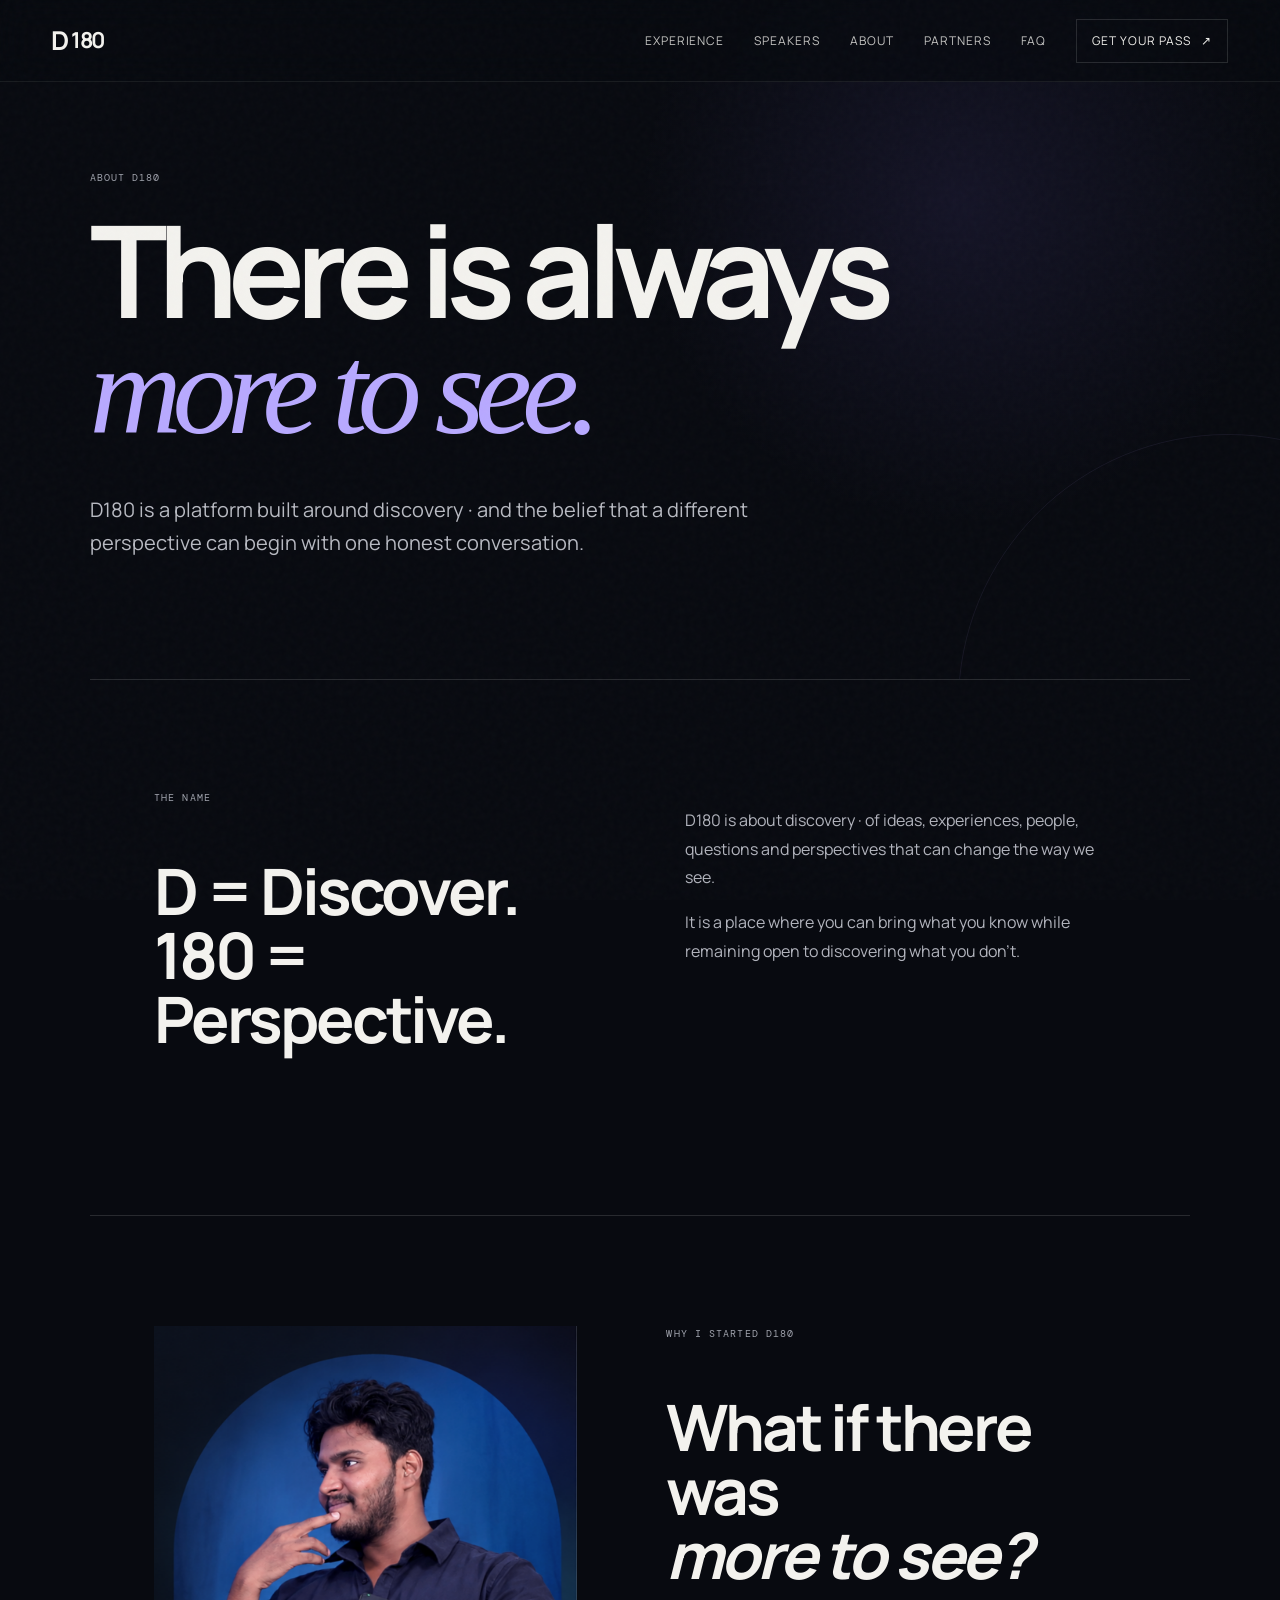
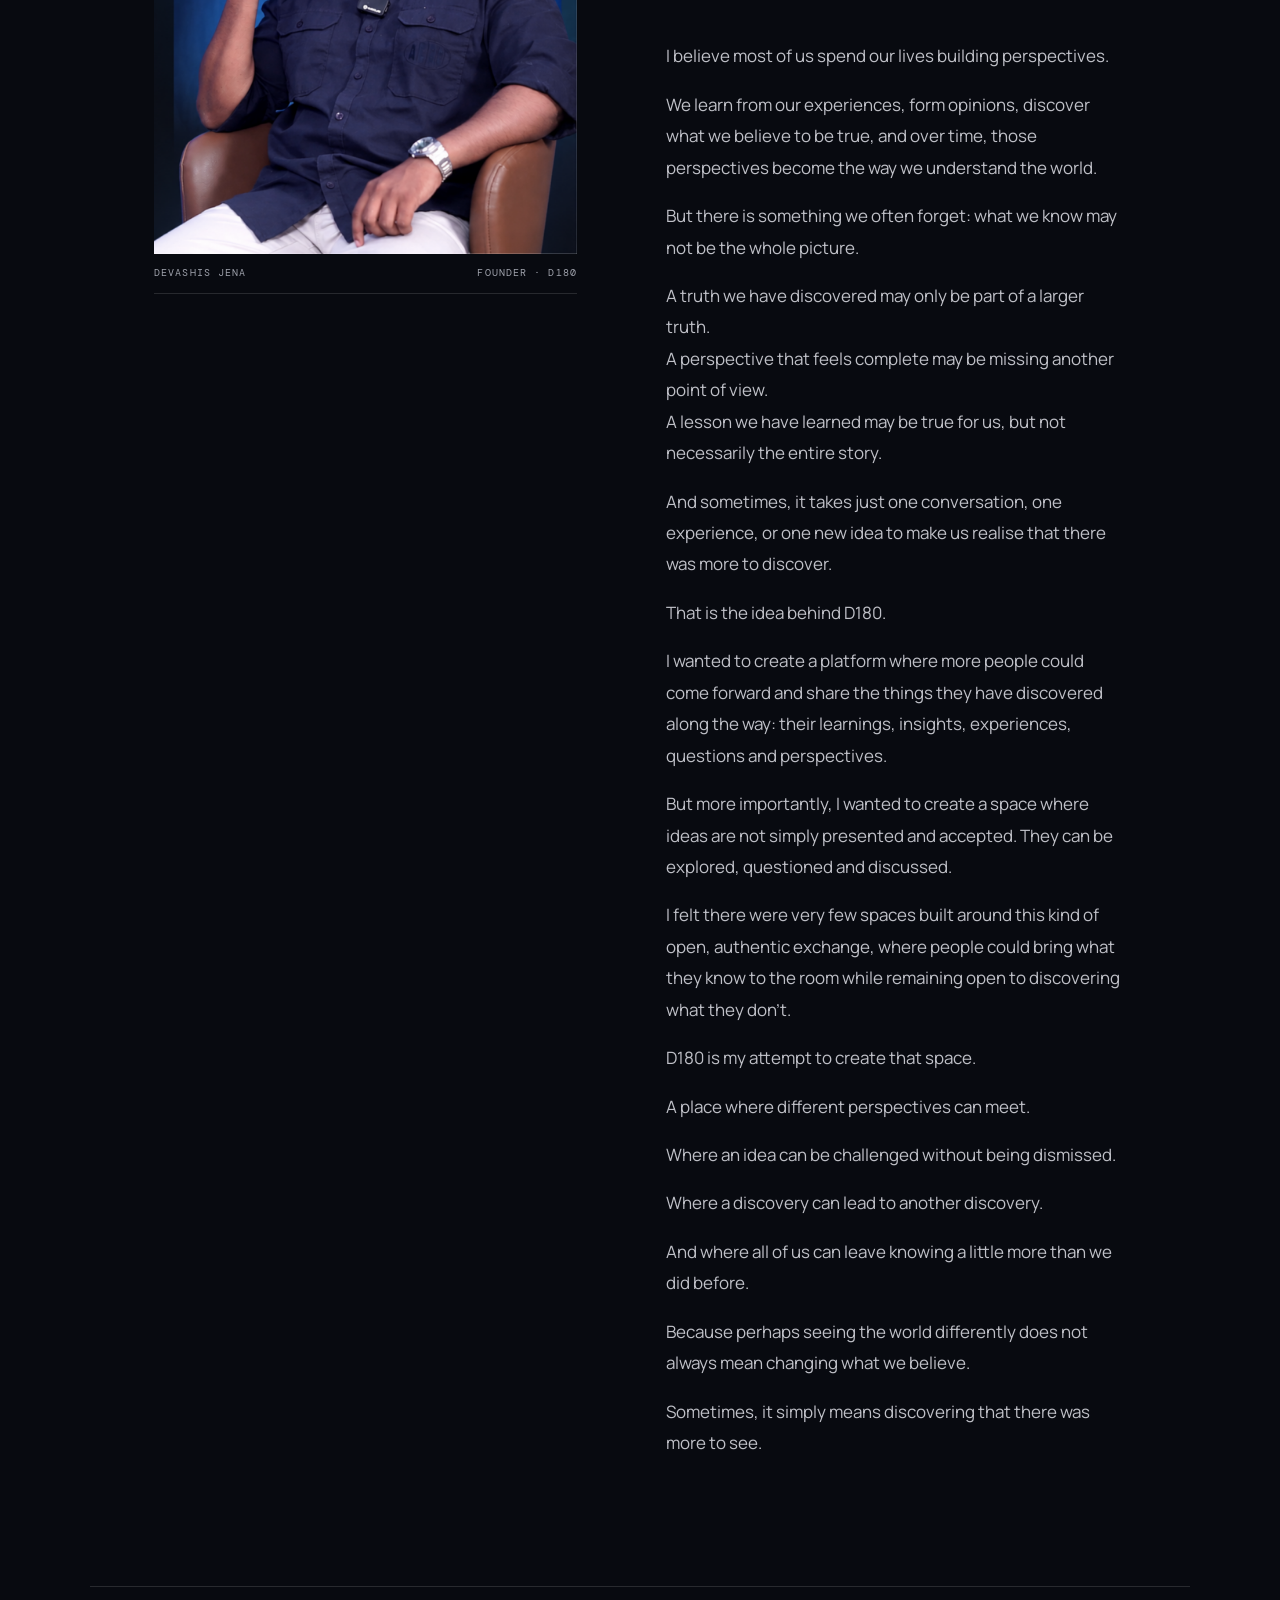
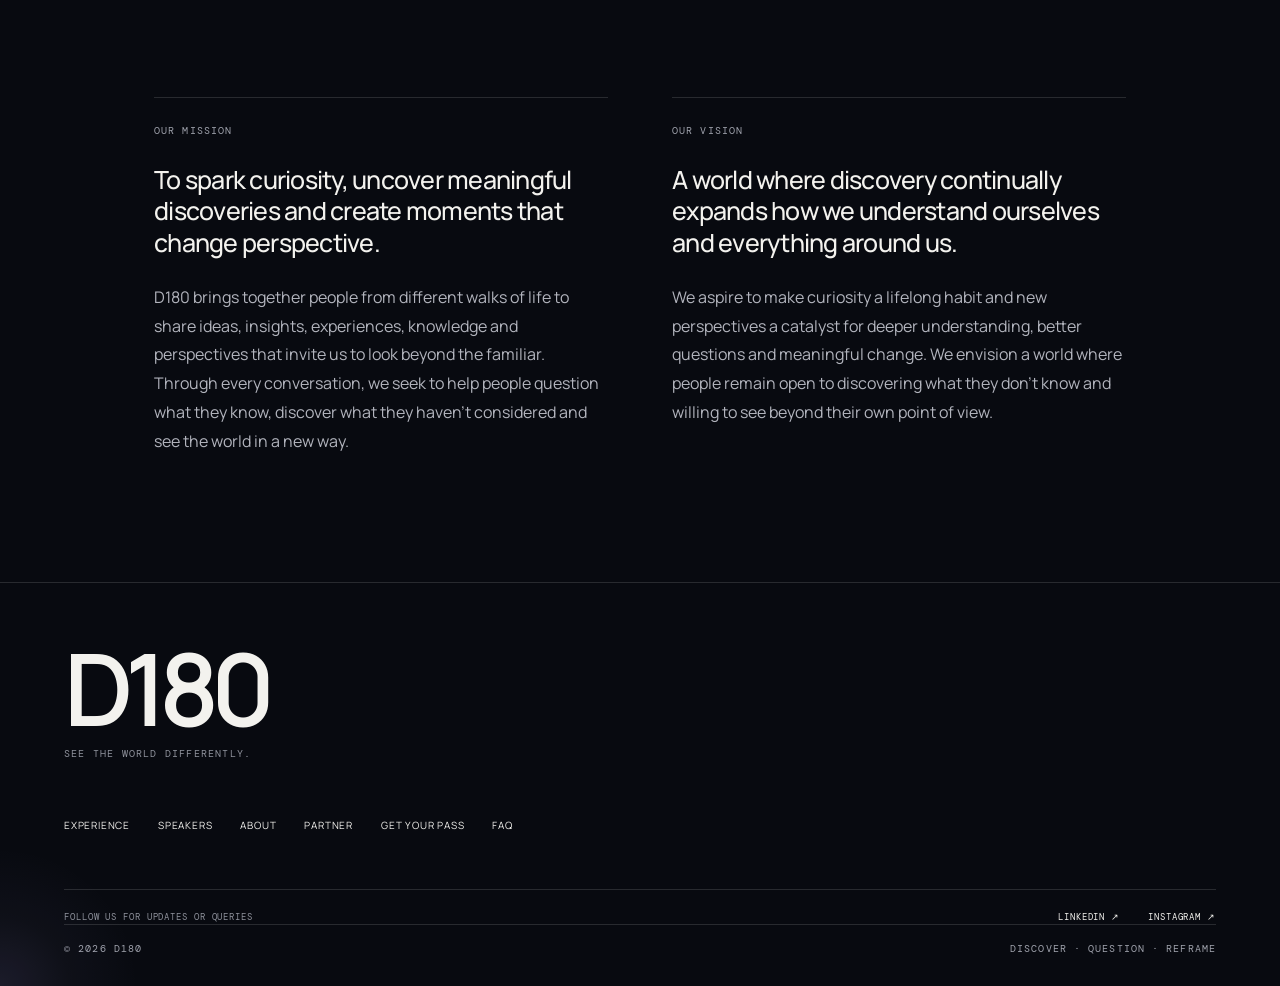
==== commit e225d9c5: "Add files via upload" ====
--- a/about.html
+++ b/about.html
@@ -1 +1 @@
-<!DOCTYPE html><html lang="en"><head><meta charset="UTF-8"><meta name="viewport" content="width=device-width, initial-scale=1.0"><meta name="description" content="Why D180 exists, its mission and vision, and the founder story."><meta name="theme-color" content="#080a10"><title>About D180</title><link rel="icon" type="image/png" href="assets/favicon.png"><link rel="apple-touch-icon" href="assets/apple-touch-icon.png"><link rel="preload" as="image" href="assets/founder.jpg"><link rel="stylesheet" href="styles.css"></head><body><div class="noise"></div><header class="site-header"><a class="brand" href="index.html" aria-label="D180 home"><span class="brand-mark">D</span><span>180</span></a><button class="menu-toggle" aria-label="Open menu" aria-expanded="false"><span></span><span></span></button><nav class="nav"><a href="about.html">About</a><a href="speakers.html">Speakers</a><a href="partner.html">Partner</a><a href="index.html#faq">FAQ</a><a class="nav-cta" href="pass.html">Get your pass <span>↗</span></a></nav></header><main><section class="page-hero"><div class="eyebrow">ABOUT D180</div><h1>There is always<br><em>more to see.</em></h1><p class="page-intro">D180 is a platform built around discovery · and the belief that a different perspective can begin with one honest conversation.</p></section><section class="content-section"><div class="two-col"><div><div class="eyebrow">THE NAME</div><h2>D = Discover.<br>180 = Perspective.</h2></div><div><p>D180 is about discovery · of ideas, experiences, people, questions and perspectives that can change the way we see.</p><p>It is a place where you can bring what you know while remaining open to discovering what you don't.</p></div></div></section><section class="content-section"><div class="founder-layout"><div class="founder-photo-wrap"><img src="assets/founder.jpg" alt="Devashis Jena, founder of D180, speaking on stage" class="founder-photo"><div class="photo-caption"><span>DEVASHIS JENA</span><span>FOUNDER · D180</span></div></div><div class="full-story"><div class="eyebrow">WHY I STARTED D180</div><h2>What if there was<br><em>more to see?</em></h2><p>I believe most of us spend our lives building perspectives.</p><p>We learn from our experiences, form opinions, discover what we believe to be true, and over time, those perspectives become the way we understand the world.</p><p>But there is something we often forget: what we know may not be the whole picture.</p><p>A truth we have discovered may only be part of a larger truth.<br>A perspective that feels complete may be missing another point of view.<br>A lesson we have learned may be true for us, but not necessarily the entire story.</p><p>And sometimes, it takes just one conversation, one experience, or one new idea to make us realise that there was more to discover.</p><p>That is the idea behind D180.</p><p>I wanted to create a platform where more people could come forward and share the things they have discovered along the way: their learnings, insights, experiences, questions and perspectives.</p><p>But more importantly, I wanted to create a space where ideas are not simply presented and accepted. They can be explored, questioned and discussed.</p><p>I felt there were very few spaces built around this kind of open, authentic exchange, where people could bring what they know to the room while remaining open to discovering what they don’t.</p><p>D180 is my attempt to create that space.</p><p>A place where different perspectives can meet.</p><p>Where an idea can be challenged without being dismissed.</p><p>Where a discovery can lead to another discovery.</p><p>And where all of us can leave knowing a little more than we did before.</p><p>Because perhaps seeing the world differently does not always mean changing what we believe.</p><p>Sometimes, it simply means discovering that there was more to see.</p></div></div></section><section class="content-section"><div class="mission-grid"><article><div class="eyebrow">OUR MISSION</div><h3>To spark curiosity, uncover meaningful discoveries and create moments that change perspective.</h3><p>D180 brings together people from different walks of life to share ideas, insights, experiences, knowledge and perspectives that invite us to look beyond the familiar. Through every conversation, we seek to help people question what they know, discover what they haven't considered and see the world in a new way.</p></article><article><div class="eyebrow">OUR VISION</div><h3>A world where discovery continually expands how we understand ourselves and everything around us.</h3><p>We aspire to make curiosity a lifelong habit and new perspectives a catalyst for deeper understanding, better questions and meaningful change. We envision a world where people remain open to discovering what they don't know and willing to see beyond their own point of view.</p></article></div></section></main><footer class="site-footer"><div class="footer-brand">D180</div><div class="footer-tagline">SEE THE WORLD DIFFERENTLY.</div><div class="footer-links"><a href="experience.html">Experience</a><a href="speakers.html">Speakers</a><a href="about.html">About</a><a href="partner.html">Partner</a><a href="pass.html">Get your pass</a><a href="index.html#faq">FAQ</a></div><div class="footer-bottom"><span>© 2026 D180</span><span>DISCOVER · QUESTION · REFRAME</span></div></footer><script src="script.js"></script></body></html>+<!DOCTYPE html><html lang="en"><head><meta charset="UTF-8"><meta name="viewport" content="width=device-width, initial-scale=1.0"><meta name="description" content="Why D180 exists, its mission and vision, and the founder story."><meta name="theme-color" content="#080a10"><link rel="icon" type="image/png" sizes="32x32" href="assets/favicon.png"><link rel="apple-touch-icon" href="assets/apple-touch-icon.png"><title>About D180</title><link rel="preload" as="image" href="assets/founder.png"><link rel="stylesheet" href="styles.css"></head><body><div class="noise"></div><header class="site-header"><a class="brand" href="index.html" aria-label="D180 home"><span class="brand-mark">D</span><span>180</span></a><button class="menu-toggle" aria-label="Open menu" aria-expanded="false"><span></span><span></span></button><nav class="nav"><a href="experience.html">Experience</a><a href="speakers.html">Speakers</a><a href="about.html">About</a><a href="partner.html">Partners</a><a href="index.html#faq">FAQ</a><a class="nav-cta" href="pass.html">Get your pass <span>↗</span></a></nav></header><main><section class="page-hero"><div class="eyebrow">ABOUT D180</div><h1>There is always<br><em>more to see.</em></h1><p class="page-intro">D180 is a platform built around discovery · and the belief that a different perspective can begin with one honest conversation.</p></section><section class="content-section"><div class="two-col"><div><div class="eyebrow">THE NAME</div><h2>D = Discover.<br>180 = Perspective.</h2></div><div><p>D180 is about discovery · of ideas, experiences, people, questions and perspectives that can change the way we see.</p><p>It is a place where you can bring what you know while remaining open to discovering what you don't.</p></div></div></section><section class="content-section"><div class="founder-layout"><div class="founder-photo-wrap"><img src="assets/founder.png" alt="Devashis Jena, founder of D180, speaking on stage" class="founder-photo"><div class="photo-caption"><span>Devashis Jena</span><span>FOUNDER · D180</span></div></div><div class="full-story"><div class="eyebrow">WHY I STARTED D180</div><h2>What if there was<br><em>more to see?</em></h2><p>I believe most of us spend our lives building perspectives.</p><p>We learn from our experiences, form opinions, discover what we believe to be true, and over time, those perspectives become the way we understand the world.</p><p>But there is something we often forget: what we know may not be the whole picture.</p><p>A truth we have discovered may only be part of a larger truth.<br>A perspective that feels complete may be missing another point of view.<br>A lesson we have learned may be true for us, but not necessarily the entire story.</p><p>And sometimes, it takes just one conversation, one experience, or one new idea to make us realise that there was more to discover.</p><p>That is the idea behind D180.</p><p>I wanted to create a platform where more people could come forward and share the things they have discovered along the way: their learnings, insights, experiences, questions and perspectives.</p><p>But more importantly, I wanted to create a space where ideas are not simply presented and accepted. They can be explored, questioned and discussed.</p><p>I felt there were very few spaces built around this kind of open, authentic exchange, where people could bring what they know to the room while remaining open to discovering what they don’t.</p><p>D180 is my attempt to create that space.</p><p>A place where different perspectives can meet.</p><p>Where an idea can be challenged without being dismissed.</p><p>Where a discovery can lead to another discovery.</p><p>And where all of us can leave knowing a little more than we did before.</p><p>Because perhaps seeing the world differently does not always mean changing what we believe.</p><p>Sometimes, it simply means discovering that there was more to see.</p></div></div></section><section class="content-section"><div class="mission-grid"><article><div class="eyebrow">OUR MISSION</div><h3>To spark curiosity, uncover meaningful discoveries and create moments that change perspective.</h3><p>D180 brings together people from different walks of life to share ideas, insights, experiences, knowledge and perspectives that invite us to look beyond the familiar. Through every conversation, we seek to help people question what they know, discover what they haven't considered and see the world in a new way.</p></article><article><div class="eyebrow">OUR VISION</div><h3>A world where discovery continually expands how we understand ourselves and everything around us.</h3><p>We aspire to make curiosity a lifelong habit and new perspectives a catalyst for deeper understanding, better questions and meaningful change. We envision a world where people remain open to discovering what they don't know and willing to see beyond their own point of view.</p></article></div></section></main><footer class="site-footer"><div class="footer-brand">D180</div><div class="footer-tagline">SEE THE WORLD DIFFERENTLY.</div><div class="footer-links"><a href="experience.html">Experience</a><a href="speakers.html">Speakers</a><a href="about.html">About</a><a href="partner.html">Partner</a><a href="pass.html">Get your pass</a><a href="index.html#faq">FAQ</a></div><div class="footer-social"><span>FOLLOW US FOR UPDATES OR QUERIES</span><div><a href="https://www.linkedin.com/company/d180/" target="_blank" rel="noopener noreferrer" aria-label="D180 on LinkedIn">LinkedIn ↗</a><a href="https://www.instagram.com/d180_official/?hl=en" target="_blank" rel="noopener noreferrer" aria-label="D180 on Instagram">Instagram ↗</a></div></div><div class="footer-bottom"><span>© 2026 D180</span><span>DISCOVER · QUESTION · REFRAME</span></div></footer><script src="script.js"></script></body></html>
--- a/styles.css
+++ b/styles.css
@@ -43,17 +43,40 @@
 /* D180 final polish */
 .page-kicker{max-width:760px}.split-rule{border-top:1px solid var(--line);padding-top:20px}.mini-list{display:grid;grid-template-columns:repeat(2,1fr);gap:1px;background:var(--line);margin-top:45px}.mini-list div{background:var(--bg);padding:28px}.mini-list b{font-family:"DM Mono",monospace;font-size:10px;color:var(--accent);letter-spacing:.1em}.mini-list h3{margin:12px 0 6px}.mini-list p{margin:0}.full-story p{font-size:17px;line-height:1.85;color:#bfc0c7}.contact-line{font-family:"DM Mono",monospace;font-size:11px;letter-spacing:.08em;color:#aaa}.partner-cats{display:grid;grid-template-columns:repeat(2,1fr);gap:1px;background:var(--line);margin-top:45px}.partner-cats article{background:var(--bg);padding:28px}.partner-cats h3{margin:10px 0 6px}.partner-cats p{margin:0}.partner-cats span{font-family:"DM Mono",monospace;color:var(--accent);font-size:10px}.faq-panel details p{line-height:1.7}.external-note{font-family:"DM Mono",monospace;font-size:9px;letter-spacing:.1em;text-transform:uppercase;color:#777b86;margin-top:18px}@media(max-width:800px){.mini-list,.partner-cats{grid-template-columns:1fr}}
 
-/* Final controlled fixes: navigation, mobile menu, founder image and partner grid. */
-.site-header{z-index:100}
-.brand{font-size:32px;letter-spacing:-.06em;min-width:96px}
-.menu-toggle{position:relative;z-index:120;cursor:pointer}
-.partner-cats article:last-child{grid-column:1 / -1}
-@media(max-width:800px){
-  .site-header{z-index:100;height:72px}
-  .brand{font-size:30px;min-width:auto}
-  .menu-toggle{display:flex;position:relative;z-index:120}
-  .nav{z-index:110;top:72px;inset-inline:0;bottom:0;min-height:calc(100dvh - 72px);height:auto;justify-content:flex-start;align-items:flex-start;padding:18vh 8vw 12vw;gap:30px;background:rgba(8,10,16,.98);backdrop-filter:blur(14px);-webkit-backdrop-filter:blur(14px)}
-  .nav a{display:block;width:100%;font-size:22px;line-height:1.15}
-  .nav .nav-cta{width:auto;margin-top:8px;padding:15px 18px}
-  .partner-cats article:last-child{grid-column:auto}
-}
+
+/* D180 interaction layer: subtle, cinematic and lightweight */
+body{overflow-x:hidden}
+.scroll-progress{position:fixed;top:0;left:0;width:0;height:2px;background:var(--accent);z-index:120;transition:width .08s linear}
+.cursor-glow{position:fixed;width:280px;height:280px;border-radius:50%;pointer-events:none;z-index:1;transform:translate(-50%,-50%);background:radial-gradient(circle,rgba(184,169,255,.11) 0,rgba(184,169,255,.035) 35%,transparent 70%);opacity:0;transition:opacity .25s ease;mix-blend-mode:screen}
+.reveal{opacity:0;transform:translateY(28px);transition:opacity .9s ease,transform .9s cubic-bezier(.2,.7,.2,1)}
+.reveal.is-visible{opacity:1;transform:none}
+[data-reveal]{opacity:0;transform:translateY(24px);transition:opacity .8s ease,transform .8s cubic-bezier(.2,.7,.2,1)}
+[data-reveal].is-visible{opacity:1;transform:none}
+.hero h1 .word{display:inline-block;opacity:0;transform:translateY(30px);animation:heroWord .9s cubic-bezier(.2,.7,.2,1) forwards}
+.hero h1 .word:nth-child(2){animation-delay:.12s}.hero h1 .word:nth-child(3){animation-delay:.24s}.hero h1 .word:nth-child(4){animation-delay:.36s}
+@keyframes heroWord{to{opacity:1;transform:none}}
+.button,.nav a,.text-link,.arrow-link,.brand{transition:transform .25s ease,opacity .25s ease,color .25s ease,border-color .25s ease,background-color .25s ease}
+.button[data-magnetic],.nav-cta{will-change:transform}
+.experience-stats-section{padding-top:35px;padding-bottom:35px}
+.stat-card{position:relative;overflow:hidden;transition:transform .35s cubic-bezier(.2,.7,.2,1),background .35s ease}
+.stat-card:before{content:"";position:absolute;inset:0;background:radial-gradient(circle at var(--mx,50%) var(--my,50%),rgba(184,169,255,.10),transparent 42%);opacity:0;transition:opacity .35s ease}
+.stat-card:hover:before{opacity:1}
+.stat-card strong,.stat-card span{position:relative;z-index:1}
+.stat-card strong{font-variant-numeric:tabular-nums}
+.founder-photo-wrap{transition:transform .4s ease}
+.founder-photo{transition:transform .8s cubic-bezier(.2,.7,.2,1),filter .5s ease}.founder-photo-wrap:hover .founder-photo{transform:scale(1.025);filter:saturate(1)}
+.looking-grid div,.number-item,.meaning-card,.mission-grid article{transition:transform .35s ease,border-color .35s ease,background .35s ease}
+.looking-grid div:hover{transform:translateX(7px);color:var(--text)}
+.number-item:hover,.meaning-card:hover{background:#0f121b}
+.faq-tab{transition:color .25s ease,border-color .25s ease,transform .25s ease}.faq-tab:hover{transform:translateY(-2px);color:var(--text)}
+.faq-panel details summary{transition:color .25s ease,padding-left .25s ease}.faq-panel details summary:hover{color:var(--text);padding-left:5px}
+.page-hero{position:relative;overflow:hidden}.page-hero:after{content:"";position:absolute;width:42vw;height:42vw;border:1px solid rgba(184,169,255,.08);border-radius:50%;right:-17vw;bottom:-23vw;pointer-events:none;transform:translate3d(var(--parallax-x,0),var(--parallax-y,0),0)}
+.page-transition{position:fixed;inset:0;background:var(--bg);z-index:200;pointer-events:none;opacity:1;animation:pageIn .65s ease forwards}@keyframes pageIn{to{opacity:0}}
+@media (pointer:fine){body{cursor:default}.cursor-glow{opacity:1}.nav a:hover,.button:hover,.text-link:hover,.arrow-link:hover{transform:translateY(-2px)}}
+@media (prefers-reduced-motion:reduce){html{scroll-behavior:auto}.reveal,[data-reveal],.hero h1 .word{opacity:1!important;transform:none!important;animation:none!important}.cursor-glow{display:none}.page-transition{display:none}.button,.nav a,.text-link,.arrow-link,.stat-card,.founder-photo{transition:none!important}}
+@media(max-width:800px){.cursor-glow{display:none}.experience-stats-section{padding-top:15px;padding-bottom:15px}.experience-grid{grid-template-columns:1fr}.experience-grid div{border-right:0;border-bottom:1px solid var(--line)}.experience-grid div:last-child{border-bottom:0}.page-hero:after{width:70vw;height:70vw}}
+
+
+/* Final content polish */
+.footer-social{display:flex;justify-content:space-between;align-items:center;gap:30px;border-top:1px solid var(--line);padding:20px 0 0;font-family:"DM Mono",monospace;font-size:9px;letter-spacing:.1em;text-transform:uppercase;color:#8e919b}.footer-social>div{display:flex;gap:28px}.footer-social a{color:var(--text);transition:color .25s ease,transform .25s ease}.footer-social a:hover{color:var(--accent);transform:translateY(-2px)}.partner-cat-wide{grid-column:1 / -1}.hero-actions{flex-wrap:wrap}
+@media(max-width:800px){.footer-social{display:block}.footer-social>div{margin-top:16px;display:flex;flex-wrap:wrap;gap:20px}.partner-cat-wide{grid-column:auto}.hero-actions{flex-wrap:nowrap}}
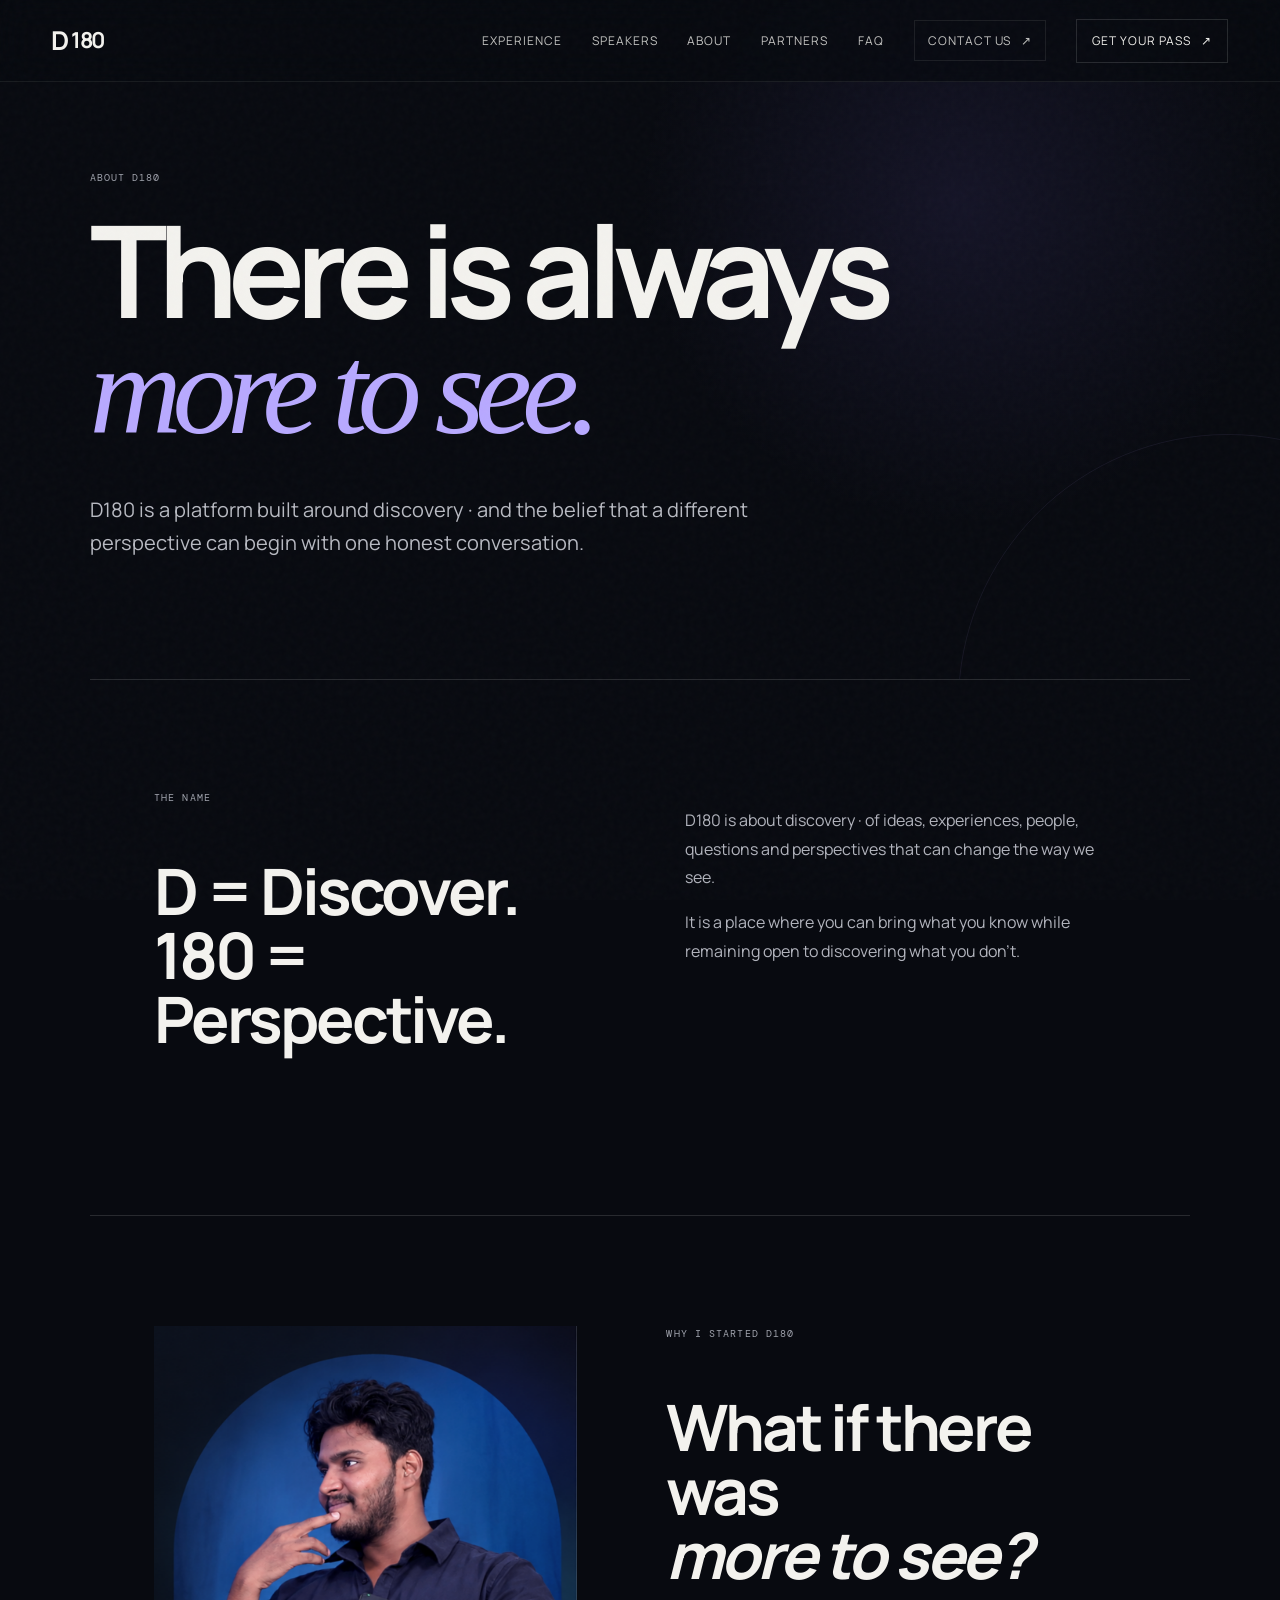
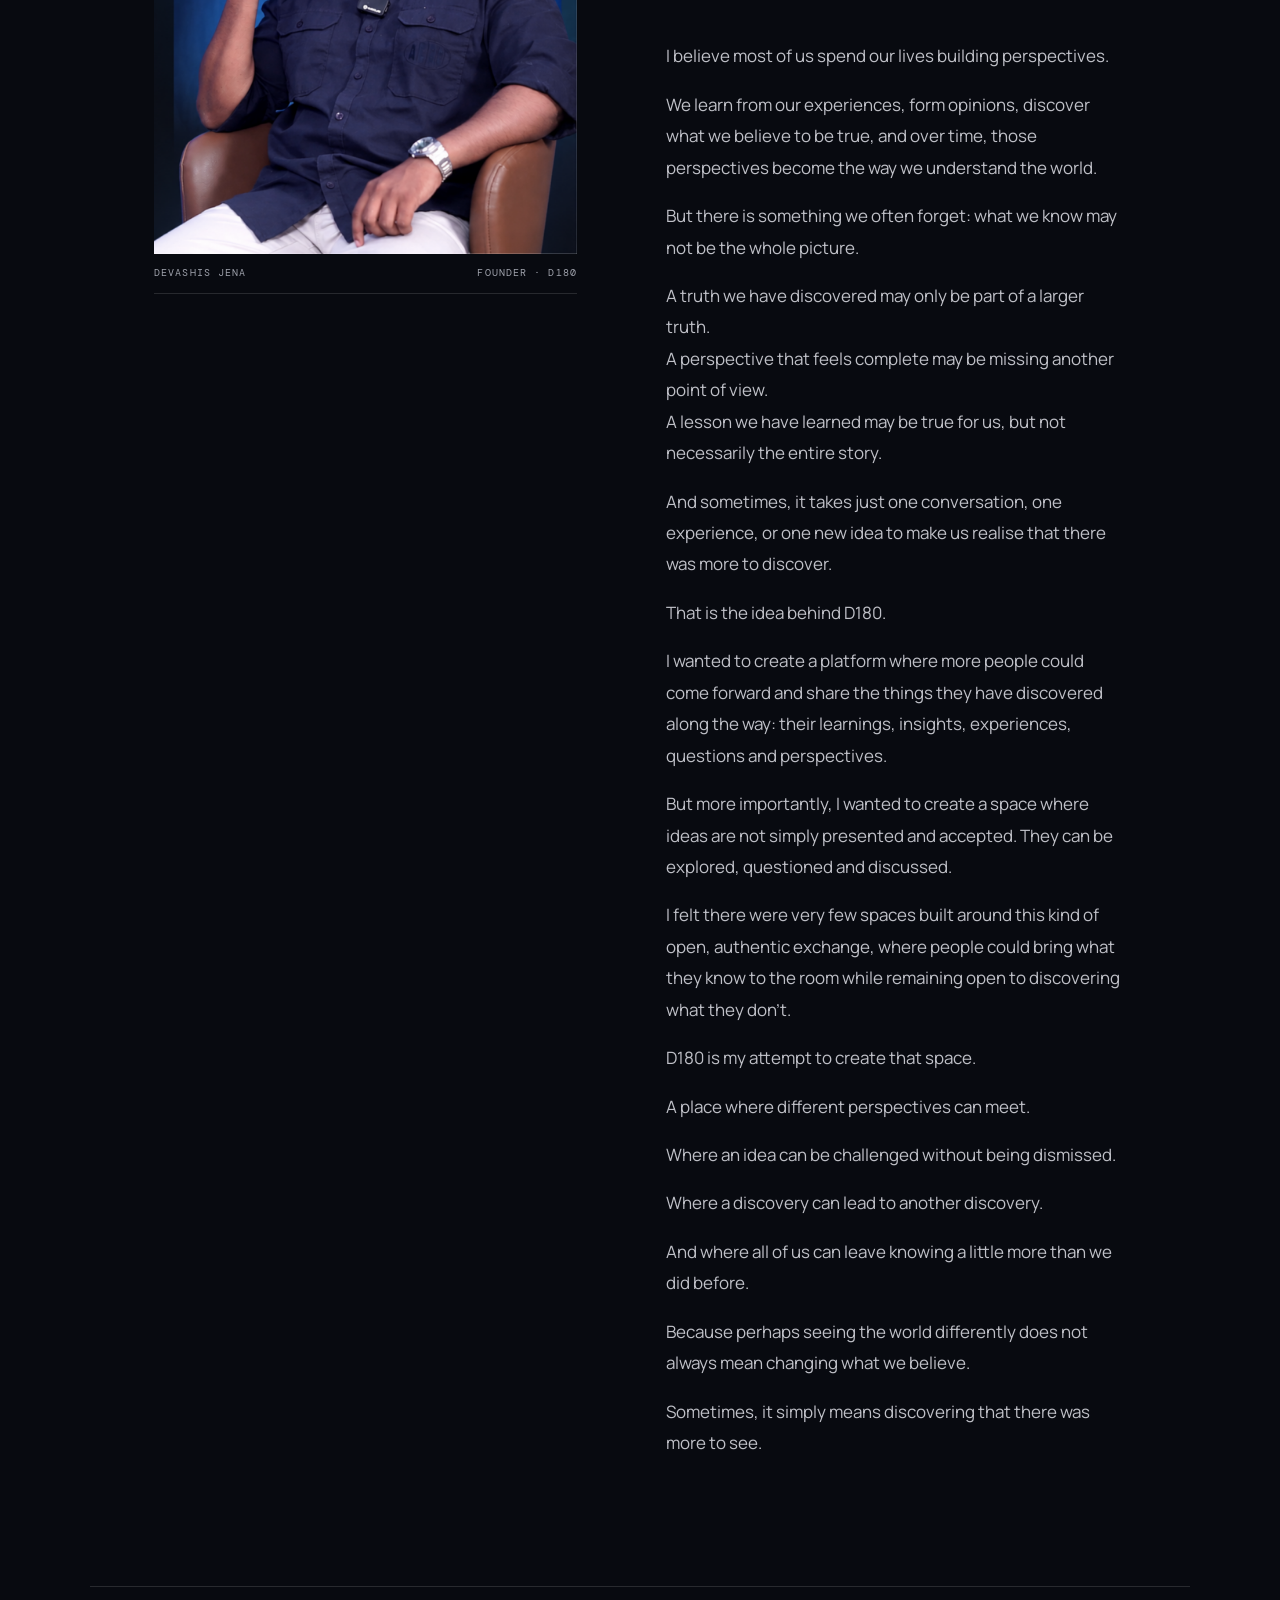
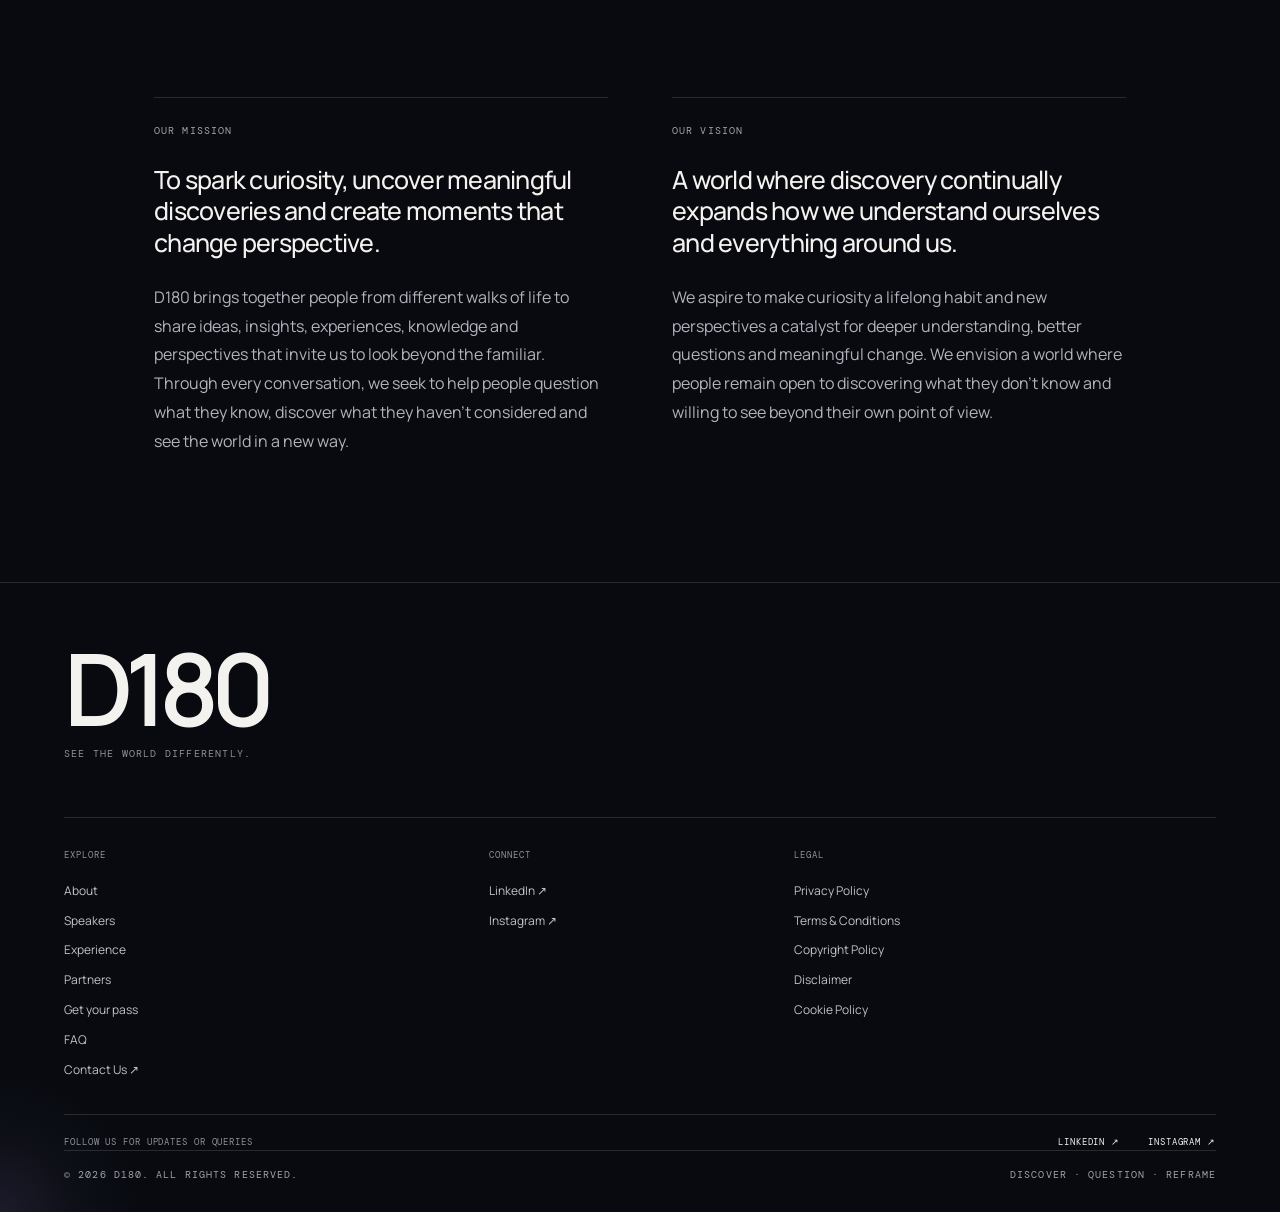
==== commit 5972087e: "Add files via upload" ====
--- a/about.html
+++ b/about.html
@@ -1 +1,11 @@
-<!DOCTYPE html><html lang="en"><head><meta charset="UTF-8"><meta name="viewport" content="width=device-width, initial-scale=1.0"><meta name="description" content="Why D180 exists, its mission and vision, and the founder story."><meta name="theme-color" content="#080a10"><link rel="icon" type="image/png" sizes="32x32" href="assets/favicon.png"><link rel="apple-touch-icon" href="assets/apple-touch-icon.png"><title>About D180</title><link rel="preload" as="image" href="assets/founder.png"><link rel="stylesheet" href="styles.css"></head><body><div class="noise"></div><header class="site-header"><a class="brand" href="index.html" aria-label="D180 home"><span class="brand-mark">D</span><span>180</span></a><button class="menu-toggle" aria-label="Open menu" aria-expanded="false"><span></span><span></span></button><nav class="nav"><a href="experience.html">Experience</a><a href="speakers.html">Speakers</a><a href="about.html">About</a><a href="partner.html">Partners</a><a href="index.html#faq">FAQ</a><a class="nav-cta" href="pass.html">Get your pass <span>↗</span></a></nav></header><main><section class="page-hero"><div class="eyebrow">ABOUT D180</div><h1>There is always<br><em>more to see.</em></h1><p class="page-intro">D180 is a platform built around discovery · and the belief that a different perspective can begin with one honest conversation.</p></section><section class="content-section"><div class="two-col"><div><div class="eyebrow">THE NAME</div><h2>D = Discover.<br>180 = Perspective.</h2></div><div><p>D180 is about discovery · of ideas, experiences, people, questions and perspectives that can change the way we see.</p><p>It is a place where you can bring what you know while remaining open to discovering what you don't.</p></div></div></section><section class="content-section"><div class="founder-layout"><div class="founder-photo-wrap"><img src="assets/founder.png" alt="Devashis Jena, founder of D180, speaking on stage" class="founder-photo"><div class="photo-caption"><span>Devashis Jena</span><span>FOUNDER · D180</span></div></div><div class="full-story"><div class="eyebrow">WHY I STARTED D180</div><h2>What if there was<br><em>more to see?</em></h2><p>I believe most of us spend our lives building perspectives.</p><p>We learn from our experiences, form opinions, discover what we believe to be true, and over time, those perspectives become the way we understand the world.</p><p>But there is something we often forget: what we know may not be the whole picture.</p><p>A truth we have discovered may only be part of a larger truth.<br>A perspective that feels complete may be missing another point of view.<br>A lesson we have learned may be true for us, but not necessarily the entire story.</p><p>And sometimes, it takes just one conversation, one experience, or one new idea to make us realise that there was more to discover.</p><p>That is the idea behind D180.</p><p>I wanted to create a platform where more people could come forward and share the things they have discovered along the way: their learnings, insights, experiences, questions and perspectives.</p><p>But more importantly, I wanted to create a space where ideas are not simply presented and accepted. They can be explored, questioned and discussed.</p><p>I felt there were very few spaces built around this kind of open, authentic exchange, where people could bring what they know to the room while remaining open to discovering what they don’t.</p><p>D180 is my attempt to create that space.</p><p>A place where different perspectives can meet.</p><p>Where an idea can be challenged without being dismissed.</p><p>Where a discovery can lead to another discovery.</p><p>And where all of us can leave knowing a little more than we did before.</p><p>Because perhaps seeing the world differently does not always mean changing what we believe.</p><p>Sometimes, it simply means discovering that there was more to see.</p></div></div></section><section class="content-section"><div class="mission-grid"><article><div class="eyebrow">OUR MISSION</div><h3>To spark curiosity, uncover meaningful discoveries and create moments that change perspective.</h3><p>D180 brings together people from different walks of life to share ideas, insights, experiences, knowledge and perspectives that invite us to look beyond the familiar. Through every conversation, we seek to help people question what they know, discover what they haven't considered and see the world in a new way.</p></article><article><div class="eyebrow">OUR VISION</div><h3>A world where discovery continually expands how we understand ourselves and everything around us.</h3><p>We aspire to make curiosity a lifelong habit and new perspectives a catalyst for deeper understanding, better questions and meaningful change. We envision a world where people remain open to discovering what they don't know and willing to see beyond their own point of view.</p></article></div></section></main><footer class="site-footer"><div class="footer-brand">D180</div><div class="footer-tagline">SEE THE WORLD DIFFERENTLY.</div><div class="footer-links"><a href="experience.html">Experience</a><a href="speakers.html">Speakers</a><a href="about.html">About</a><a href="partner.html">Partner</a><a href="pass.html">Get your pass</a><a href="index.html#faq">FAQ</a></div><div class="footer-social"><span>FOLLOW US FOR UPDATES OR QUERIES</span><div><a href="https://www.linkedin.com/company/d180/" target="_blank" rel="noopener noreferrer" aria-label="D180 on LinkedIn">LinkedIn ↗</a><a href="https://www.instagram.com/d180_official/?hl=en" target="_blank" rel="noopener noreferrer" aria-label="D180 on Instagram">Instagram ↗</a></div></div><div class="footer-bottom"><span>© 2026 D180</span><span>DISCOVER · QUESTION · REFRAME</span></div></footer><script src="script.js"></script></body></html>+<!DOCTYPE html><html lang="en"><head><meta charset="UTF-8"><meta name="viewport" content="width=device-width, initial-scale=1.0"><meta name="description" content="Why D180 exists, its mission and vision, and the founder story."><meta name="theme-color" content="#080a10"><link rel="icon" type="image/png" sizes="32x32" href="assets/favicon.png"><link rel="apple-touch-icon" href="assets/apple-touch-icon.png"><title>About D180</title><link rel="preload" as="image" href="assets/founder.png"><link rel="stylesheet" href="styles.css"></head><body><div class="noise"></div><header class="site-header"><a class="brand" href="index.html" aria-label="D180 home"><span class="brand-mark">D</span><span>180</span></a><button class="menu-toggle" aria-label="Open menu" aria-expanded="false"><span></span><span></span></button><nav class="nav"><a href="experience.html">Experience</a><a href="speakers.html">Speakers</a><a href="about.html">About</a><a href="partner.html">Partners</a><a href="index.html#faq">FAQ</a><a class="nav-contact" href="#" data-contact-link>Contact Us <span>↗</span></a><a class="nav-cta" href="pass.html">Get your pass <span>↗</span></a></nav></header><main><section class="page-hero"><div class="eyebrow">ABOUT D180</div><h1>There is always<br><em>more to see.</em></h1><p class="page-intro">D180 is a platform built around discovery · and the belief that a different perspective can begin with one honest conversation.</p></section><section class="content-section"><div class="two-col"><div><div class="eyebrow">THE NAME</div><h2>D = Discover.<br>180 = Perspective.</h2></div><div><p>D180 is about discovery · of ideas, experiences, people, questions and perspectives that can change the way we see.</p><p>It is a place where you can bring what you know while remaining open to discovering what you don't.</p></div></div></section><section class="content-section"><div class="founder-layout"><div class="founder-photo-wrap"><img src="assets/founder.png" alt="Devashis Jena, founder of D180, speaking on stage" class="founder-photo" onerror="this.onerror=null;this.src='assets/founder.png';"><div class="photo-caption"><span>Devashis Jena</span><span>FOUNDER · D180</span></div></div><div class="full-story"><div class="eyebrow">WHY I STARTED D180</div><h2>What if there was<br><em>more to see?</em></h2><p>I believe most of us spend our lives building perspectives.</p><p>We learn from our experiences, form opinions, discover what we believe to be true, and over time, those perspectives become the way we understand the world.</p><p>But there is something we often forget: what we know may not be the whole picture.</p><p>A truth we have discovered may only be part of a larger truth.<br>A perspective that feels complete may be missing another point of view.<br>A lesson we have learned may be true for us, but not necessarily the entire story.</p><p>And sometimes, it takes just one conversation, one experience, or one new idea to make us realise that there was more to discover.</p><p>That is the idea behind D180.</p><p>I wanted to create a platform where more people could come forward and share the things they have discovered along the way: their learnings, insights, experiences, questions and perspectives.</p><p>But more importantly, I wanted to create a space where ideas are not simply presented and accepted. They can be explored, questioned and discussed.</p><p>I felt there were very few spaces built around this kind of open, authentic exchange, where people could bring what they know to the room while remaining open to discovering what they don’t.</p><p>D180 is my attempt to create that space.</p><p>A place where different perspectives can meet.</p><p>Where an idea can be challenged without being dismissed.</p><p>Where a discovery can lead to another discovery.</p><p>And where all of us can leave knowing a little more than we did before.</p><p>Because perhaps seeing the world differently does not always mean changing what we believe.</p><p>Sometimes, it simply means discovering that there was more to see.</p></div></div></section><section class="content-section"><div class="mission-grid"><article><div class="eyebrow">OUR MISSION</div><h3>To spark curiosity, uncover meaningful discoveries and create moments that change perspective.</h3><p>D180 brings together people from different walks of life to share ideas, insights, experiences, knowledge and perspectives that invite us to look beyond the familiar. Through every conversation, we seek to help people question what they know, discover what they haven't considered and see the world in a new way.</p></article><article><div class="eyebrow">OUR VISION</div><h3>A world where discovery continually expands how we understand ourselves and everything around us.</h3><p>We aspire to make curiosity a lifelong habit and new perspectives a catalyst for deeper understanding, better questions and meaningful change. We envision a world where people remain open to discovering what they don't know and willing to see beyond their own point of view.</p></article></div></section></main><footer class="site-footer">
+<div class="footer-brand">D180</div>
+<div class="footer-tagline">SEE THE WORLD DIFFERENTLY.</div>
+<div class="footer-columns">
+  <div><div class="footer-heading">Explore</div><div class="footer-links"><a href="about.html">About</a><a href="speakers.html">Speakers</a><a href="experience.html">Experience</a><a href="partner.html">Partners</a><a href="pass.html">Get your pass</a><a href="index.html#faq">FAQ</a><a href="#" data-contact-link>Contact Us ↗</a></div></div>
+  <div><div class="footer-heading">Connect</div><div class="footer-links"><a href="https://www.linkedin.com/company/d180/" target="_blank" rel="noopener noreferrer">LinkedIn ↗</a><a href="https://www.instagram.com/d180_official/" target="_blank" rel="noopener noreferrer">Instagram ↗</a></div></div>
+  <div><div class="footer-heading">Legal</div><div class="footer-links"><a href="privacy-policy.html">Privacy Policy</a><a href="terms.html">Terms &amp; Conditions</a><a href="copyright.html">Copyright Policy</a><a href="disclaimer.html">Disclaimer</a><a href="cookies.html">Cookie Policy</a></div></div>
+</div>
+<div class="footer-social"><span>FOLLOW US FOR UPDATES OR QUERIES</span><div><a href="https://www.linkedin.com/company/d180/" target="_blank" rel="noopener noreferrer" aria-label="D180 on LinkedIn">LinkedIn ↗</a><a href="https://www.instagram.com/d180_official/" target="_blank" rel="noopener noreferrer" aria-label="D180 on Instagram">Instagram ↗</a></div></div>
+<div class="footer-bottom"><span>© 2026 D180. All Rights Reserved.</span><span>DISCOVER · QUESTION · REFRAME</span></div>
+</footer><script src="script.js"></script></body></html>
--- a/styles.css
+++ b/styles.css
@@ -80,3 +80,41 @@
 /* Final content polish */
 .footer-social{display:flex;justify-content:space-between;align-items:center;gap:30px;border-top:1px solid var(--line);padding:20px 0 0;font-family:"DM Mono",monospace;font-size:9px;letter-spacing:.1em;text-transform:uppercase;color:#8e919b}.footer-social>div{display:flex;gap:28px}.footer-social a{color:var(--text);transition:color .25s ease,transform .25s ease}.footer-social a:hover{color:var(--accent);transform:translateY(-2px)}.partner-cat-wide{grid-column:1 / -1}.hero-actions{flex-wrap:wrap}
 @media(max-width:800px){.footer-social{display:block}.footer-social>div{margin-top:16px;display:flex;flex-wrap:wrap;gap:20px}.partner-cat-wide{grid-column:auto}.hero-actions{flex-wrap:nowrap}}
+
+
+/* D180 footer and legal layer. Existing visual identity preserved. */
+.footer-columns{display:grid;grid-template-columns:1.2fr .8fr 1.4fr;gap:5vw;margin:55px 0 35px;padding-top:30px;border-top:1px solid var(--line)}
+.footer-heading{font-family:"DM Mono",monospace;text-transform:uppercase;letter-spacing:.11em;font-size:9px;color:#8e919b;margin-bottom:18px}
+.footer-columns .footer-links{display:flex;flex-direction:column;gap:10px;margin:0;text-transform:none;letter-spacing:0;font-size:12px}
+.footer-columns .footer-links a{color:#c2c3c8;width:max-content;max-width:100%}
+.footer-columns .footer-links a:hover{color:var(--accent)}
+.nav-contact{border:1px solid rgba(255,255,255,.10);padding:10px 13px}
+.nav-contact span{margin-left:7px}
+.privacy-note{font-family:"DM Mono",monospace!important;text-transform:none!important;letter-spacing:.02em!important;font-size:10px!important;line-height:1.7!important;color:#777b86!important;margin-top:18px!important;max-width:560px!important}
+.privacy-note a{color:#c8c3ff;text-decoration:underline;text-underline-offset:3px}
+.legal-page{min-height:100vh}
+.legal-hero{min-height:52vh;padding:165px 7vw 80px;display:flex;flex-direction:column;justify-content:end;background:radial-gradient(circle at 75% 30%,rgba(105,87,190,.13),transparent 30%);border-bottom:1px solid var(--line)}
+.legal-hero h1{font-size:clamp(58px,8vw,120px);line-height:.92;letter-spacing:-.07em;margin:24px 0 18px;font-weight:600}
+.legal-updated{font-family:"DM Mono",monospace;text-transform:uppercase;letter-spacing:.1em;font-size:10px;color:#8e919b}
+.legal-wrap{max-width:980px;margin:0 auto;padding:80px 5vw 130px}
+.legal-intro{font-size:18px!important;line-height:1.8!important;color:#c0c1c8!important;max-width:820px!important}
+.legal-section{padding:34px 0;border-top:1px solid var(--line)}
+.legal-section:first-child{border-top:0}
+.legal-section h2{font-size:25px!important;line-height:1.2!important;letter-spacing:-.025em!important;margin:0 0 18px!important}
+.legal-section h3{font-size:18px!important;line-height:1.35!important;margin:28px 0 12px!important}
+.legal-section p{font-size:15px!important;line-height:1.85!important;color:#b4b6bf!important;max-width:860px!important;margin:0 0 18px!important}
+.legal-section ul{margin:10px 0 20px;padding-left:22px;color:#b4b6bf}
+.legal-section li{font-size:15px;line-height:1.8;margin:7px 0;padding-left:4px}
+.legal-back{margin-top:20px}
+.legal-back .button{margin-top:0}
+@media(max-width:800px){
+ .footer-columns{grid-template-columns:1fr;gap:34px;margin:45px 0 30px}
+ .footer-columns .footer-links{gap:11px}
+ .nav-contact{padding:0;border:0}
+ .legal-hero{min-height:48vh;padding:125px 6vw 65px}
+ .legal-hero h1{font-size:16vw}
+ .legal-wrap{padding:55px 6vw 90px}
+ .legal-section{padding:28px 0}
+ .legal-section h2{font-size:22px!important}
+ .legal-section p,.legal-section li{font-size:14px!important;line-height:1.8!important}
+}
